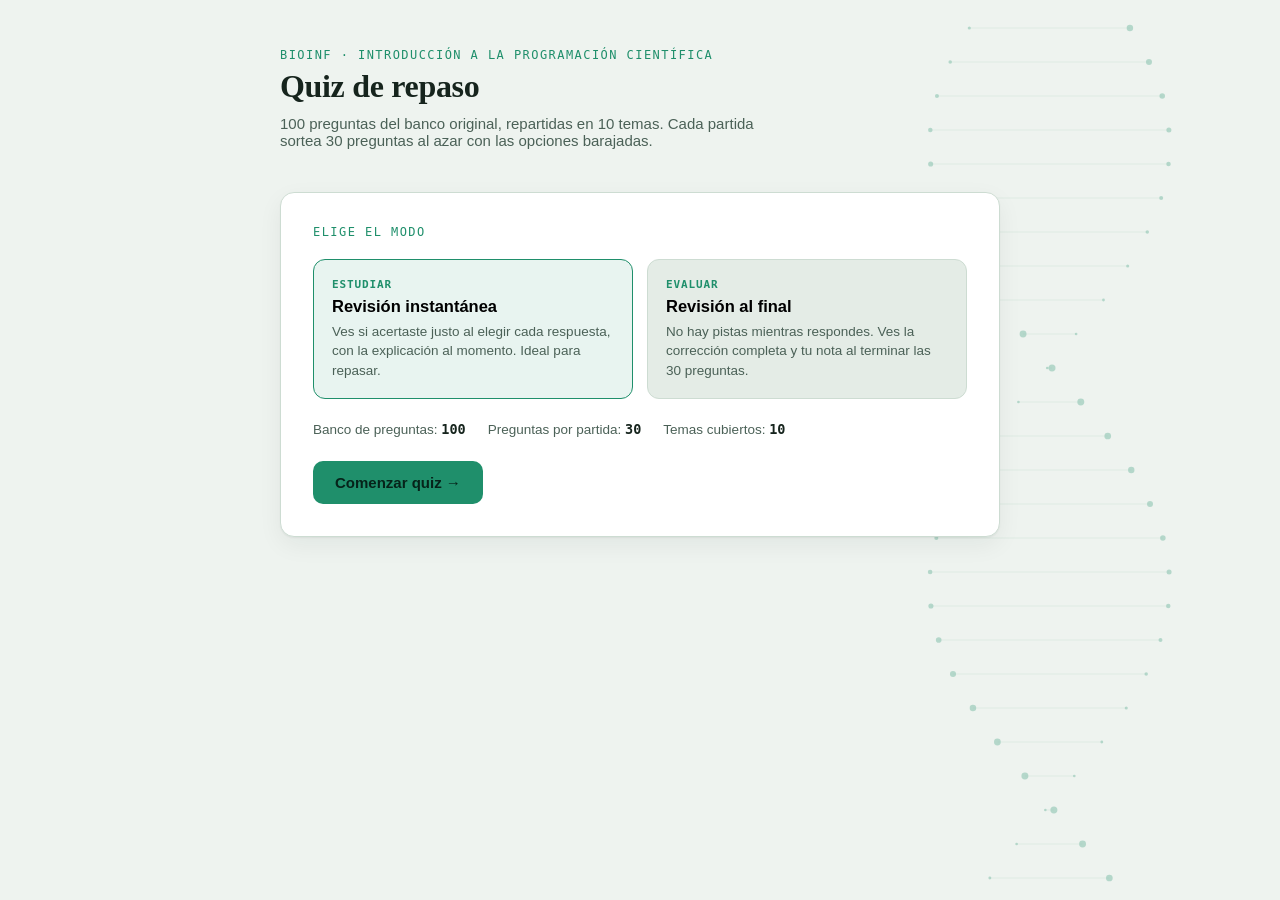
==== index.html @ a35e8b33 "Añade quiz interactivo BIOINF (30 preguntas aleatorias, modos estudiar/evaluar)" ====
<!doctype html>
<html lang="es">
<head>
<meta charset="UTF-8">
<meta name="viewport" content="width=device-width, initial-scale=1">
<meta name="description" content="Quiz de repaso de 30 preguntas aleatorias sobre Introducción a la Programación Científica (BIOINF): bases de datos biológicas, Git/GitHub, lenguajes de programación, sistemas operativos, Linux y Perl/BioPerl.">
<title>Quiz BIOINF — Programación Científica</title>
<style>
  :root{
    --bg: #eef3ef;
    --surface: #ffffff;
    --surface-2: #e4ece6;
    --border: #cddcd2;
    --text: #16241d;
    --text-dim: #4b6157;
    --accent: #1f8f6b;
    --accent-soft: rgba(31,143,107,.10);
    --good: #2f8f52;
    --good-soft: rgba(47,143,82,.12);
    --bad: #c33f57;
    --bad-soft: rgba(195,63,87,.10);
    --warn: #a5711f;
    --warn-soft: rgba(165,113,31,.12);
    --shadow: 0 1px 2px rgba(20,40,30,.06), 0 8px 24px rgba(20,40,30,.06);
  }
  @media (prefers-color-scheme: dark){
    :root{
      --bg: #0b1310;
      --surface: #121d18;
      --surface-2: #1a2a22;
      --border: #24382e;
      --text: #e7ede9;
      --text-dim: #9fb3a6;
      --accent: #3fc296;
      --accent-soft: rgba(63,194,150,.12);
      --good: #57c47f;
      --good-soft: rgba(87,196,127,.14);
      --bad: #e97288;
      --bad-soft: rgba(233,114,136,.12);
      --warn: #e0ac52;
      --warn-soft: rgba(224,172,82,.14);
      --shadow: 0 1px 2px rgba(0,0,0,.3), 0 12px 32px rgba(0,0,0,.35);
    }
  }
  :root[data-theme="dark"]{
    --bg: #0b1310; --surface: #121d18; --surface-2: #1a2a22; --border: #24382e;
    --text: #e7ede9; --text-dim: #9fb3a6; --accent: #3fc296; --accent-soft: rgba(63,194,150,.12);
    --good: #57c47f; --good-soft: rgba(87,196,127,.14); --bad: #e97288; --bad-soft: rgba(233,114,136,.12);
    --warn: #e0ac52; --warn-soft: rgba(224,172,82,.14);
    --shadow: 0 1px 2px rgba(0,0,0,.3), 0 12px 32px rgba(0,0,0,.35);
  }
  :root[data-theme="light"]{
    --bg: #eef3ef; --surface: #ffffff; --surface-2: #e4ece6; --border: #cddcd2;
    --text: #16241d; --text-dim: #4b6157; --accent: #1f8f6b; --accent-soft: rgba(31,143,107,.10);
    --good: #2f8f52; --good-soft: rgba(47,143,82,.12); --bad: #c33f57; --bad-soft: rgba(195,63,87,.10);
    --warn: #a5711f; --warn-soft: rgba(165,113,31,.12);
    --shadow: 0 1px 2px rgba(20,40,30,.06), 0 8px 24px rgba(20,40,30,.06);
  }

  *{ box-sizing: border-box; }
  html,body{ margin:0; padding:0; }
  body{
    background: var(--bg);
    color: var(--text);
    font-family: -apple-system, "Segoe UI", "Helvetica Neue", Arial, sans-serif;
    min-height: 100vh;
    position: relative;
    overflow-x: hidden;
  }
  .mono{ font-family: ui-monospace, "SF Mono", "Cascadia Mono", Consolas, "Liberation Mono", monospace; font-variant-numeric: tabular-nums; }

  #helix{
    position: fixed; inset: 0; width: 100%; height: 100%;
    z-index: 0; opacity: .5; pointer-events: none;
  }

  .wrap{
    position: relative; z-index: 1;
    max-width: 760px; margin: 0 auto;
    padding: 48px 20px 80px;
  }

  header.top{
    display:flex; flex-direction:column; gap:4px; margin-bottom: 28px;
  }
  .eyebrow{
    font-family: ui-monospace, "SF Mono", Consolas, monospace;
    font-size: 12px; letter-spacing: .12em; text-transform: uppercase;
    color: var(--accent);
  }
  h1{
    font-family: Georgia, "Iowan Old Style", "Times New Roman", serif;
    font-size: 32px; line-height: 1.15; margin: 2px 0 0;
    text-wrap: balance;
    letter-spacing: -.01em;
  }
  .sub{ color: var(--text-dim); font-size: 15px; margin-top: 6px; max-width: 62ch; }

  .card{
    background: var(--surface);
    border: 1px solid var(--border);
    border-radius: 14px;
    box-shadow: var(--shadow);
  }

  /* ---------- Start screen ---------- */
  .start-card{ padding: 32px; margin-top: 22px; }
  .mode-grid{ display:grid; grid-template-columns: 1fr 1fr; gap: 14px; margin: 20px 0 8px; }
  @media (max-width: 560px){ .mode-grid{ grid-template-columns: 1fr; } }
  .mode-opt{
    border: 1px solid var(--border); border-radius: 12px; padding: 18px;
    cursor: pointer; text-align: left; background: var(--surface-2);
    transition: border-color .15s ease, background .15s ease, transform .1s ease;
    display:flex; flex-direction:column; gap:6px;
  }
  .mode-opt:hover{ transform: translateY(-1px); }
  .mode-opt.selected{ border-color: var(--accent); background: var(--accent-soft); }
  .mode-opt .tag{
    font-family: ui-monospace, monospace; font-size: 11px; letter-spacing:.08em;
    text-transform: uppercase; color: var(--accent); font-weight: 600;
  }
  .mode-opt .name{ font-size: 16.5px; font-weight: 600; }
  .mode-opt .desc{ font-size: 13.5px; color: var(--text-dim); line-height:1.45; }

  .stats-line{
    display:flex; gap: 22px; margin: 22px 0 6px; flex-wrap: wrap;
    font-size: 13.5px; color: var(--text-dim);
  }
  .stats-line b{ color: var(--text); font-family: ui-monospace, monospace; }

  button{ font: inherit; cursor: pointer; }
  .btn{
    border: none; border-radius: 10px; padding: 13px 22px;
    background: var(--accent); color: #06231a; font-weight: 700; font-size: 15px;
    transition: filter .15s ease, transform .1s ease;
  }
  .btn:hover{ filter: brightness(1.08); }
  .btn:active{ transform: translateY(1px); }
  .btn:disabled{ opacity: .45; cursor: not-allowed; filter:none; }
  .btn.ghost{
    background: transparent; color: var(--text); border: 1px solid var(--border);
    font-weight: 600;
  }
  .btn.ghost:hover{ border-color: var(--accent); color: var(--accent); }
  .btn-row{ display:flex; gap: 12px; margin-top: 24px; align-items:center; }

  /* ---------- Quiz screen ---------- */
  .progress-row{ display:flex; align-items:center; gap: 14px; margin-bottom: 18px; }
  .progress-track{
    flex: 1; height: 6px; border-radius: 4px; background: var(--surface-2);
    overflow: hidden; border: 1px solid var(--border);
  }
  .progress-fill{ height: 100%; background: var(--accent); border-radius: 4px; transition: width .25s ease; }
  .progress-count{ font-size: 13px; color: var(--text-dim); white-space:nowrap; }

  .q-card{ padding: 28px; }
  .q-meta{ display:flex; justify-content: space-between; align-items:center; margin-bottom: 14px; gap: 10px; flex-wrap: wrap;}
  .topic-pill{
    font-family: ui-monospace, monospace; font-size: 11.5px; letter-spacing: .05em;
    background: var(--surface-2); border: 1px solid var(--border); color: var(--text-dim);
    padding: 4px 10px; border-radius: 999px;
  }
  .mode-pill{
    font-family: ui-monospace, monospace; font-size: 11px; letter-spacing: .08em; text-transform: uppercase;
    color: var(--warn); border: 1px solid var(--warn-soft); background: var(--warn-soft);
    padding: 4px 10px; border-radius: 999px;
  }
  .q-text{ font-size: 19px; line-height: 1.45; font-weight: 600; margin: 0 0 20px; text-wrap: balance; }

  .options{ display:flex; flex-direction: column; gap: 10px; }
  .opt{
    display:flex; align-items:flex-start; gap: 12px;
    text-align:left; width: 100%;
    padding: 13px 14px; border-radius: 10px;
    border: 1px solid var(--border); background: var(--surface-2); color: var(--text);
    transition: border-color .12s ease, background .12s ease, transform .06s ease;
  }
  .opt:hover:not(:disabled){ border-color: var(--accent); }
  .opt:focus-visible{ outline: 2px solid var(--accent); outline-offset: 2px; }
  .opt:active:not(:disabled){ transform: translateY(1px); }
  .opt .letter{
    font-family: ui-monospace, monospace; font-size: 13px; font-weight: 700;
    color: var(--text-dim); border: 1px solid var(--border); background: var(--surface);
    width: 24px; height: 24px; border-radius: 6px; flex: none;
    display:flex; align-items:center; justify-content:center;
  }
  .opt .label{ font-size: 15px; line-height: 1.45; padding-top: 1px; }
  .opt.chosen{ border-color: var(--accent); background: var(--accent-soft); }
  .opt.chosen .letter{ color: var(--accent); border-color: var(--accent); }
  .opt.correct{ border-color: var(--good); background: var(--good-soft); }
  .opt.correct .letter{ color: var(--good); border-color: var(--good); background: transparent; }
  .opt.wrong{ border-color: var(--bad); background: var(--bad-soft); }
  .opt.wrong .letter{ color: var(--bad); border-color: var(--bad); }
  .opt:disabled{ cursor: default; }

  .feedback{
    margin-top: 16px; padding: 14px 16px; border-radius: 10px;
    font-size: 14px; line-height: 1.55; display:flex; gap: 10px; align-items:flex-start;
  }
  .feedback.good{ background: var(--good-soft); border: 1px solid var(--good); color: var(--text); }
  .feedback.bad{ background: var(--bad-soft); border: 1px solid var(--bad); color: var(--text); }
  .feedback .fic{ font-weight:800; flex: none; font-family: ui-monospace, monospace; }
  .feedback.good .fic{ color: var(--good); }
  .feedback.bad .fic{ color: var(--bad); }

  .nav-row{ display:flex; justify-content: flex-end; margin-top: 22px; }

  /* ---------- Results screen ---------- */
  .score-card{ padding: 30px; display:flex; gap: 26px; align-items:center; flex-wrap: wrap; }
  .ring-wrap{ position: relative; width: 128px; height: 128px; flex: none; }
  .ring-wrap svg{ transform: rotate(-90deg); }
  .ring-bg{ fill:none; stroke: var(--surface-2); stroke-width: 10; }
  .ring-fg{ fill:none; stroke: var(--accent); stroke-width: 10; stroke-linecap: round; transition: stroke-dashoffset .6s ease; }
  .ring-label{ position:absolute; inset:0; display:flex; flex-direction:column; align-items:center; justify-content:center; }
  .ring-label .pct{ font-family: ui-monospace, monospace; font-size: 26px; font-weight: 800; }
  .ring-label .frac{ font-size: 12px; color: var(--text-dim); font-family: ui-monospace, monospace;}
  .score-copy h2{ margin: 0 0 6px; font-family: Georgia, serif; font-size: 22px; }
  .score-copy p{ margin: 0; color: var(--text-dim); font-size: 14px; max-width: 40ch; }

  .breakdown{ padding: 24px 28px; margin-top: 16px; }
  .breakdown h3{ margin: 0 0 14px; font-size: 14px; letter-spacing:.04em; text-transform: uppercase; color: var(--text-dim); font-weight:700; }
  .topic-row{ display:flex; align-items:center; gap: 12px; padding: 7px 0; }
  .topic-row .tname{ width: 210px; flex: none; font-size: 13.5px; color: var(--text); }
  .topic-row .tbar{ flex:1; height: 8px; border-radius: 4px; background: var(--surface-2); overflow:hidden; border:1px solid var(--border); }
  .topic-row .tbar > span{ display:block; height:100%; background: var(--accent); }
  .topic-row .tfrac{ width: 44px; text-align:right; font-family: ui-monospace, monospace; font-size: 12.5px; color: var(--text-dim); flex:none; }

  .review{ margin-top: 16px; display:flex; flex-direction:column; gap: 12px; }
  .review-item{ padding: 18px 20px; border-left-width: 4px; border-left-style: solid; }
  .review-item.ok{ border-left-color: var(--good); }
  .review-item.no{ border-left-color: var(--bad); }
  .review-item .rmeta{ display:flex; gap:8px; align-items:center; margin-bottom: 8px; }
  .review-item .rq{ font-size: 15.5px; font-weight: 600; margin: 0 0 10px; line-height:1.4; }
  .review-item .rline{ font-size: 13.5px; margin: 3px 0; line-height:1.5; }
  .review-item .rline b{ font-weight: 700; }
  .review-item .rline.yours.ok-text{ color: var(--good); }
  .review-item .rline.yours.no-text{ color: var(--bad); }
  .review-item .rexpl{ font-size: 13.5px; color: var(--text-dim); margin-top: 8px; line-height: 1.55; }

  .hidden{ display:none !important; }

  ::selection{ background: var(--accent-soft); }
  a{ color: var(--accent); }
</style>
</head>
<body>

<canvas id="helix"></canvas>

<div class="wrap">
  <header class="top">
    <span class="eyebrow">BIOINF · Introducción a la Programación Científica</span>
    <h1>Quiz de repaso</h1>
    <p class="sub">100 preguntas del banco original, repartidas en 10 temas. Cada partida sortea 30 preguntas al azar con las opciones barajadas.</p>
  </header>

  <!-- START SCREEN -->
  <section id="screen-start" class="card start-card">
    <div class="eyebrow" style="margin-bottom:6px;">Elige el modo</div>
    <div class="mode-grid">
      <button class="mode-opt selected" data-mode="study" id="mode-study">
        <span class="tag">Estudiar</span>
        <span class="name">Revisión instantánea</span>
        <span class="desc">Ves si acertaste justo al elegir cada respuesta, con la explicación al momento. Ideal para repasar.</span>
      </button>
      <button class="mode-opt" data-mode="eval" id="mode-eval">
        <span class="tag">Evaluar</span>
        <span class="name">Revisión al final</span>
        <span class="desc">No hay pistas mientras respondes. Ves la corrección completa y tu nota al terminar las 30 preguntas.</span>
      </button>
    </div>
    <div class="stats-line">
      <span>Banco de preguntas: <b id="bank-total">100</b></span>
      <span>Preguntas por partida: <b>30</b></span>
      <span>Temas cubiertos: <b>10</b></span>
    </div>
    <div class="btn-row">
      <button class="btn" id="start-btn">Comenzar quiz →</button>
    </div>
  </section>

  <!-- QUIZ SCREEN -->
  <section id="screen-quiz" class="hidden">
    <div class="progress-row">
      <span class="progress-count mono" id="progress-count">1 / 30</span>
      <div class="progress-track"><div class="progress-fill" id="progress-fill" style="width:3.3%"></div></div>
      <span id="mode-badge" class="mode-pill">Estudiar</span>
    </div>

    <div class="card q-card">
      <div class="q-meta">
        <span class="topic-pill" id="topic-pill">TEMA 01 · Datos biológicos</span>
      </div>
      <p class="q-text" id="q-text">…</p>
      <div class="options" id="options"></div>
      <div id="feedback"></div>
    </div>

    <div class="nav-row">
      <button class="btn" id="next-btn" disabled>Siguiente →</button>
    </div>
  </section>

  <!-- RESULTS SCREEN -->
  <section id="screen-results" class="hidden">
    <div class="card score-card">
      <div class="ring-wrap">
        <svg width="128" height="128" viewBox="0 0 128 128">
          <circle class="ring-bg" cx="64" cy="64" r="54"></circle>
          <circle class="ring-fg" id="ring-fg" cx="64" cy="64" r="54" stroke-dasharray="339.3" stroke-dashoffset="339.3"></circle>
        </svg>
        <div class="ring-label">
          <span class="pct" id="result-pct">0%</span>
          <span class="frac" id="result-frac">0/30</span>
        </div>
      </div>
      <div class="score-copy">
        <h2 id="result-title">Resultado</h2>
        <p id="result-copy">…</p>
      </div>
    </div>

    <div class="card breakdown">
      <h3>Resultado por tema</h3>
      <div id="topic-breakdown"></div>
    </div>

    <div class="btn-row">
      <button class="btn" id="restart-btn">Nueva partida →</button>
    </div>

    <div class="review" id="review-list"></div>
  </section>
</div>

<script>
(function(){
"use strict";

/* ---------------- Question bank (10 temas x 10 preguntas) ---------------- */
var TOPICS = {
  1:"Datos biológicos y bases de datos", 2:"Control de versiones (Git/GitHub)",
  3:"Lenguajes y paradigmas", 4:"Fundamentos de programación", 5:"Sistemas operativos",
  6:"Línea de comandos Unix/Linux", 7:"Comandos y permisos en Linux",
  8:"Perl: sintaxis y estructuras", 9:"Perl: archivos y secuencias", 10:"BioPerl y módulos"
};

var BANK = [
// TEMA 1
{t:1,q:"¿Cuál de las siguientes son características de los datos biológicos?",o:["Son datos homogéneos y estructurados.","Tienden a mantenerse sin variación en el tiempo.","Solo son datos confirmados experimentalmente.","Son complejos y heterogéneos."],c:3,e:"Una de las características de los datos biológicos es su diversidad y complejidad."},
{t:1,q:"¿Cuál de los siguientes NO es un propósito de la bioinformática?",o:["Organización y gestión de grandes cantidades de datos biológicos.","La restricción y custodia privada de datos biológicos.","El desarrollo de modelos que ayudan a explicar el funcionamiento de sistemas biológicos complejos.","Análisis de datos y su visualización."],c:1,e:"La bioinformática busca la reutilización de datos biológicos para favorecer el conocimiento científico."},
{t:1,q:"¿Cuál de las siguientes opciones es una característica de los datos derivados de interpretaciones?",o:["Incluyen la estructura secundaria de una proteína.","Son aquellos que se obtienen mediante experimentos realizados en el laboratorio.","El investigador debe interpretar los datos crudos para obtener un resultado.","Incluyen el modelo de plegamiento de una proteína."],c:2,e:"Los datos derivados de interpretaciones son aquellos en que el investigador debe interpretar los datos crudos para obtener un resultado."},
{t:1,q:"Selecciona la opción verdadera con respecto a las bases de datos primarias:",o:["Contienen datos directos de la experimentación.","El contenido es resultado de analizar los datos de otras bases de datos.","Están centradas en un campo de investigación concreto.","Incluyen procesos celulares reconstruidos."],c:0,e:"Las BD primarias contienen datos directos de la experimentación, como secuencias nucleotídicas y estructuras tridimensionales de proteínas."},
{t:1,q:"Señala cuál de las siguientes afirmaciones es correcta en relación con la publicación de datos biológicos en línea:",o:["Es una práctica que debe evitarse.","Las revistas científicas más importantes exigen que los datos se encuentren en una base de datos para poder publicarse la investigación.","Requiere de una importante suma económica.","No aportan nada al investigador ni a la publicación."],c:1,e:"Algunas revistas exigen archivar los datos como requisito para publicar. Las BD bioinformáticas más relevantes son de acceso libre y gratuitas."},
{t:1,q:"Selecciona la opción correcta en relación con las bases de datos secundarias:",o:["El contenido es resultado de analizar los datos de otras bases de datos.","Están centradas en un campo de investigación concreto.","Contienen datos directos de la experimentación.","Un ejemplo serían las bases de datos de secuencias nucleotídicas."],c:0,e:"Las BD secundarias incluyen contenido resultado de analizar datos de BD primarias: vías metabólicas, familias proteicas, procesos celulares reconstruidos, entre otros."},
{t:1,q:"Selecciona la afirmación correcta sobre las bases de datos revisadas:",o:["Están centradas en un campo de investigación concreto.","Los autores introducen datos libremente.","Contienen datos directos de la experimentación.","Los revisores controlan la calidad de los datos."],c:3,e:"Las BD revisadas tienen revisores que controlan la calidad de los datos. UniProtKB es un ejemplo."},
{t:1,q:"Selecciona la afirmación correcta sobre las bases de datos no revisadas:",o:["Los revisores se aseguran de que los datos sean coherentes y precisos.","UniProtKB es un ejemplo de este tipo de base de datos.","También se conocen como repositorios.","Están centradas en un campo de investigación concreto."],c:2,e:"Las BD no revisadas dejan que los autores introduzcan datos libremente; también se conocen como repositorios y suelen ser redundantes."},
{t:1,q:"El acceso programático (API) a una base de datos es útil porque…",o:["Presenta un entorno gráfico fácil de usar para todos los usuarios.","No necesita conocimientos de programación.","Permite realizar búsquedas mediante la interfaz web.","Permite automatizar las consultas y crear flujos de trabajo."],c:3,e:"El acceso programático permite encadenar los resultados de una consulta en la siguiente sin intervención humana."},
{t:1,q:"¿Cuál de las siguientes asociaciones base de datos–contenido es correcta?",o:["GenBank–Secuencias de nucleótidos, UniProtKB–Proteínas, PubMed–Literatura biomédica, Gene Ontology–Funciones de genes","GenBank–Proteínas, UniProtKB–Secuencias de nucleótidos, PubMed–Funciones de genes, Gene Ontology–Literatura biomédica","GenBank–Literatura biomédica, UniProtKB–Funciones de genes, PubMed–Secuencias de nucleótidos, Gene Ontology–Proteínas","GenBank–Funciones de genes, UniProtKB–Literatura biomédica, PubMed–Proteínas, Gene Ontology–Secuencias de nucleótidos"],c:0,e:"GenBank es una BD primaria de secuencias nucleotídicas. UniProtKB unifica secuencias proteicas. PubMed reúne literatura biomédica. Gene Ontology es la mayor fuente sobre funciones de genes."},
// TEMA 2
{t:2,q:"¿Qué es un repositorio en el contexto del control de versiones?",o:["Un lugar donde se almacenan las versiones antiguas de un proyecto.","Una herramienta para colaborar en línea con otros desarrolladores.","Un sistema de gestión de versiones para el seguimiento de cambios en archivos.","Un programa para la edición de código fuente."],c:2,e:"Los repositorios son el lugar donde se almacena y se realiza un seguimiento de las versiones de un proyecto o conjunto de archivos."},
{t:2,q:"¿Cuál de las siguientes afirmaciones describe mejor a Git?",o:["Un sistema de control de versiones centralizado.","Una herramienta para el seguimiento de cambios en archivos de código fuente.","Una plataforma en línea para la colaboración en proyectos de código abierto.","Un sistema de control de versiones distribuido y descentralizado."],c:3,e:"Git permite trabajar de forma descentralizada y colaborar sin necesidad de una conexión constante a un servidor central."},
{t:2,q:"¿Cuál es la función principal de GitHub?",o:["Almacenar y gestionar repositorios locales en el equipo del desarrollador.","Proporcionar herramientas de control de versiones para proyectos de bioinformática.","Facilitar la colaboración en línea y el almacenamiento de repositorios remotos.","Ofrecer un entorno de desarrollo integrado para la codificación de scripts en bioinformática."],c:2,e:"GitHub permite almacenar, colaborar y compartir repositorios de código fuente de forma remota."},
{t:2,q:"¿Qué es un commit en Git?",o:["Un comando utilizado para clonar un repositorio remoto.","Una copia exacta de un repositorio local en un repositorio remoto.","Un cambio registrado en el historial de versiones de un repositorio.","Una solicitud de cambios propuesta por un colaborador en GitHub."],c:2,e:"Un commit representa un conjunto de cambios realizados en el repositorio local, registrado en el historial de versiones."},
{t:2,q:"¿Qué es una rama (branch) en Git?",o:["Una etiqueta utilizada para marcar versiones específicas en el historial de un repositorio.","Un repositorio clonado de otro repositorio remoto.","Una copia exacta de un repositorio local en un directorio diferente.","Una línea de desarrollo independiente que permite trabajar en nuevas características o correcciones sin afectar la rama principal."],c:3,e:"Las ramas permiten crear líneas de desarrollo separadas sin afectar la rama principal del repositorio."},
{t:2,q:"¿Qué es un repositorio remoto en Git?",o:["Una copia de seguridad de un repositorio local almacenada en la nube.","Un repositorio en el equipo local del desarrollador.","Un repositorio clonado de otro repositorio remoto.","Un repositorio almacenado en un servidor remoto al que se puede acceder y colaborar en línea."],c:3,e:"Un repositorio remoto, como en GitHub, permite colaborar y sincronizar cambios desde un servidor remoto."},
{t:2,q:"¿Qué es una solicitud de cambios (pull request) en GitHub?",o:["Una petición para fusionar dos ramas en un repositorio local.","Una solicitud para agregar nuevas características a un proyecto en GitHub.","Una solicitud para eliminar cambios no deseados de un repositorio.","Una propuesta de colaboración en línea donde los cambios realizados en una rama se solicitan para su integración en otra rama."],c:3,e:"Un pull request permite proponer y discutir cambios antes de fusionarlos en la rama objetivo."},
{t:2,q:"¿Cuál es el propósito del etiquetado (tagging) en Git?",o:["Marcar versiones específicas en el historial de un repositorio para un fácil acceso.","Eliminar cambios no deseados en un repositorio.","Crear copias exactas de un repositorio para su distribución.","Registrar y seguir el progreso de los cambios realizados en un repositorio."],c:0,e:"El etiquetado marca puntos específicos del historial, como versiones estables o hitos importantes."},
{t:2,q:"¿Cuál es la función de la bifurcación (fork) en GitHub?",o:["Clonar un repositorio remoto en tu cuenta personal para realizar cambios.","Solicitar cambios en un repositorio para su integración en otro.","Crear una copia exacta de un repositorio local en otro directorio.","Establecer un punto de partida para la creación de una nueva rama en Git."],c:0,e:"El fork copia un repositorio a tu cuenta personal para trabajar de forma independiente antes de un pull request."},
{t:2,q:"¿Cuál es la ventaja principal de utilizar un sistema de control de versiones en bioinformática?",o:["Permite almacenar y gestionar grandes cantidades de datos de secuencias genéticas.","Facilita la colaboración y el seguimiento de cambios en proyectos de bioinformática.","Permite ejecutar análisis de datos masivos en tiempo real.","Mejora la eficiencia en el diseño."],c:1,e:"Facilita el trabajo colaborativo, el seguimiento de cambios y la reversión a versiones anteriores."},
// TEMA 3
{t:3,q:"¿Qué es un lenguaje de programación de alto nivel?",o:["Un lenguaje fácil de entender para los humanos y que no necesita ser compilado.","Un lenguaje fácil de entender para los humanos y que necesita ser compilado.","Un lenguaje difícil de entender para los humanos y que no necesita ser compilado.","Un lenguaje difícil de entender para los humanos y que necesita ser compilado."],c:1,e:"Es fácil de leer para humanos, pero requiere compilación para traducirlo a un lenguaje que la máquina pueda ejecutar."},
{t:3,q:"¿Qué es un lenguaje de programación de bajo nivel?",o:["Un lenguaje fácil de entender para los humanos y que no necesita ser compilado.","Un lenguaje fácil de entender para los humanos y que necesita ser compilado.","Un lenguaje difícil de entender para los humanos y que no necesita ser compilado.","Un lenguaje difícil de entender para los humanos y que necesita ser compilado."],c:3,e:"Está diseñado para ser entendido por la máquina y no por los humanos; se utiliza para programar sistemas operativos y controladores."},
{t:3,q:"¿Qué es el lenguaje de máquina?",o:["El lenguaje que utiliza el hardware de la computadora para comunicarse.","El lenguaje que utilizan los humanos para comunicarse con la computadora.","El lenguaje que utilizan los humanos para programar.","El lenguaje que utiliza la CPU para comunicarse con los periféricos."],c:0,e:"Es un conjunto de instrucciones en código binario que la CPU entiende y ejecuta directamente; no es portátil entre distintas CPU."},
{t:3,q:"¿Cuál de las siguientes opciones es un paradigma de programación?",o:["JAVA.","Python.","Orientación a objetos.","Ruby."],c:2,e:"JAVA, Python y Ruby son lenguajes de programación; la orientación a objetos es un paradigma centrado en objetos con atributos y métodos."},
{t:3,q:"¿Cuál de los siguientes lenguajes de programación es un ejemplo de lenguaje de alto nivel?",o:["C.","Ensamblador.","Python.","Lenguaje de máquina."],c:2,e:"Python tiene una sintaxis cercana al lenguaje natural y no requiere conocimientos profundos de la máquina."},
{t:3,q:"¿Cuál es la principal diferencia entre programar en un lenguaje de alto nivel y uno de bajo nivel?",o:["La velocidad de ejecución.","La facilidad de programación.","La compatibilidad con diferentes sistemas operativos.","La cantidad de recursos requeridos."],c:1,e:"Los lenguajes de alto nivel son más fáciles de programar gracias a sus abstracciones y sintaxis cercana al lenguaje natural."},
{t:3,q:"¿Qué es un paradigma de programación?",o:["Un conjunto de reglas para la sintaxis de un lenguaje de programación.","Un estilo de programación que enfatiza la modularidad.","Una técnica para mejorar la velocidad de ejecución de un programa.","Una forma de pensar sobre cómo se debe diseñar un programa."],c:3,e:"Es un enfoque o filosofía sobre cómo diseñar y desarrollar un programa: orientado a objetos, funcional, procedural, etc."},
{t:3,q:"¿Qué es un IDE?",o:["Una herramienta que permite crear y ejecutar programas escritos en un lenguaje de programación.","Un lenguaje de programación utilizado para el desarrollo web.","Una técnica para mejorar la eficiencia de los programas.","Una librería que proporciona funciones útiles para los programadores."],c:0,e:"Un IDE integra editor, depurador, compilador y otras herramientas de desarrollo."},
{t:3,q:"¿Qué es la programación funcional?",o:["Un paradigma que se enfoca en la programación basada en la lógica y el razonamiento.","Un paradigma que se enfoca en la programación basada en la manipulación de objetos.","Un paradigma que se enfoca en la ejecución de tareas de manera estructurada.","Un paradigma que se enfoca en funciones y la evitación de efectos secundarios."],c:3,e:"Se enfoca en la evaluación de funciones y su composición para producir resultados sin efectos secundarios."},
{t:3,q:"¿Cuál de las siguientes asociaciones herramienta/lenguaje–categoría es correcta?",o:["Ensamblador–Lenguaje de bajo nivel, Spyder–IDE, R–Lenguaje de alto nivel, Programación funcional–Paradigma","Ensamblador–Lenguaje de alto nivel, Spyder–Paradigma, R–IDE, Programación funcional–Lenguaje de bajo nivel","Ensamblador–IDE, Spyder–Lenguaje de bajo nivel, R–Paradigma, Programación funcional–Lenguaje de alto nivel","Ensamblador–Paradigma, Spyder–Lenguaje de alto nivel, R–Lenguaje de bajo nivel, Programación funcional–IDE"],c:0,e:"El ensamblador es de bajo nivel, R es de alto nivel, Spyder es un IDE para Python, y la programación funcional es un paradigma."},
// TEMA 4
{t:4,q:"¿Qué es una variable en programación?",o:["Una instrucción de control.","Un tipo de dato.","Una estructura de control.","Un contenedor para almacenar valores."],c:3,e:"Una variable es un espacio reservado en memoria para almacenar datos que pueden cambiar durante la ejecución."},
{t:4,q:"¿Cuál de las siguientes opciones es un tipo de dato numérico?",o:["String.","Booleano.","Integer.","Array."],c:2,e:"Los datos numéricos pueden ser enteros (integer) o de punto flotante (float)."},
{t:4,q:"¿Cuál de las siguientes estructuras de control permite repetir un bloque de código mientras se cumpla una condición?",o:["If-else (función si).","Switch.","For loop (bucle para).","Función."],c:2,e:"Un bucle for ejecuta un bloque de código repetidamente mientras se cumpla una condición específica."},
{t:4,q:"¿Cuál de las siguientes operaciones aritméticas calcula el resto de la división entre dos números?",o:["Suma.","Resta.","Multiplicación.","Operador de módulo (%)."],c:3,e:"El operador de módulo (%) devuelve el resto de la división entre dos números."},
{t:4,q:"¿Cuál de las siguientes opciones describe mejor el concepto de función en programación?",o:["Un tipo de dato.","Una instrucción de control.","Una estructura de datos.","Un bloque de código reutilizable que realiza una tarea específica."],c:3,e:"Una función agrupa instrucciones que pueden ser llamadas y ejecutadas desde cualquier parte del programa."},
{t:4,q:"¿Cuál de las siguientes opciones es un tipo de dato booleano?",o:["String.","Integer.","Boolean.","Array."],c:2,e:"Los datos booleanos representan valores de verdadero (true) o falso (false)."},
{t:4,q:"¿Cuál de las siguientes estructuras de control ejecuta un bloque de código si una condición se cumple y otro bloque si no se cumple?",o:["If-else.","Switch.","For loop.","While loop."],c:0,e:"La estructura if-else realiza una acción si una condición es verdadera y otra si es falsa."},
{t:4,q:"¿Cuál de las siguientes operaciones lógicas evalúa a verdadero si al menos una de las condiciones es verdadera?",o:["AND.","OR.","NOT.","XOR."],c:1,e:"El operador lógico OR evalúa a verdadero si al menos una de las condiciones es verdadera."},
{t:4,q:"¿Cuál de las siguientes opciones es una variable global en programación?",o:["Una variable declarada dentro de una función.","Una variable declarada dentro de un bucle.","Una variable declarada fuera de cualquier función o bloque de código.","Una variable declarada dentro de una estructura condicional."],c:2,e:"Una variable global se declara fuera de cualquier función y puede accederse desde cualquier parte del programa."},
{t:4,q:"¿Qué tipo de estructura de control se utiliza para repetir un bloque de código mientras se cumpla una condición?",o:["Estructura de decisión.","Estructura iterativa.","Estructura secuencial.","Estructura de datos."],c:1,e:"La estructura iterativa (o de repetición) ejecuta repetidamente un bloque de código mientras se cumpla una condición."},
// TEMA 5
{t:5,q:"¿Cuál de los siguientes es un componente fundamental de un sistema operativo?",o:["Monitor.","Teclado.","Procesador.","Impresora."],c:2,e:"El procesador (CPU) ejecuta las instrucciones del sistema operativo y de los programas de usuario."},
{t:5,q:"¿Cuál de las siguientes funciones es realizada por un sistema operativo?",o:["Navegación web.","Reproducción de música.","Gestión de memoria.","Edición de imágenes."],c:2,e:"La gestión de memoria asigna y libera memoria a los programas y procesos en ejecución."},
{t:5,q:"¿Qué es un proceso en un sistema operativo?",o:["Una unidad de almacenamiento de datos.","Un componente físico de hardware.","Una tarea o programa en ejecución.","Un archivo de sistema."],c:2,e:"Un proceso es una instancia en ejecución de un programa; es la unidad básica de trabajo del sistema operativo."},
{t:5,q:"¿Cuál de las siguientes actividades es realizada por el planificador de procesos?",o:["Gestión de archivos.","Control de impresoras.","Asignación de recursos de CPU.","Configuración de redes."],c:2,e:"El planificador decide qué procesos se ejecutan y cuándo, asignando los recursos de CPU."},
{t:5,q:"¿Cuál de las siguientes afirmaciones describe mejor la multiprogramación en un sistema operativo?",o:["Ejecución de múltiples programas simultáneamente en distintos CPU.","Ejecución de múltiples hilos de un programa en paralelo.","Ejecución de múltiples procesos en un solo CPU, alternando entre ellos.","Ejecución de múltiples tareas en diferentes dispositivos de entrada/salida."],c:2,e:"La multiprogramación ejecuta varios procesos en un solo CPU alternando rápidamente, dando una aparente ejecución simultánea."},
{t:5,q:"¿Qué es un bloque de control de procesos (BCP) en un sistema operativo?",o:["Un dispositivo de almacenamiento secundario.","Una interfaz gráfica de usuario.","Una estructura de datos que contiene información sobre un proceso.","Un componente de red para la comunicación entre procesos."],c:2,e:"El BCP almacena información específica de cada proceso: estado, recursos asignados, identificador, etc."},
{t:5,q:"¿Qué es la planificación de procesos en un sistema operativo?",o:["El proceso de asignar memoria a los procesos en ejecución.","La administración y control de los recursos de E/S.","La determinación de la secuencia y el orden de ejecución de los procesos.","La gestión de archivos y directorios en el sistema operativo."],c:2,e:"Consiste en decidir el orden de ejecución de los procesos en el CPU según prioridad y políticas de planificación."},
{t:5,q:"¿Cuál de las siguientes afirmaciones describe mejor la gestión de memoria en un sistema operativo?",o:["Controlar el acceso a los recursos de E/S.","Asignar y liberar memoria a los procesos en ejecución.","Establecer prioridades para los procesos en ejecución.","Administrar el sistema de archivos y directorios."],c:1,e:"Su objetivo es garantizar un uso eficiente de la memoria y evitar fragmentación y sobrecarga."},
{t:5,q:"¿Cuál de las siguientes actividades está asociada con la gestión de archivos en un sistema operativo?",o:["Planificación de procesos.","Control de dispositivos de E/S.","Sincronización de hilos de ejecución.","Organización y acceso a datos almacenados en memoria secundaria."],c:3,e:"La gestión de archivos organiza y da acceso a los datos almacenados en memoria secundaria."},
{t:5,q:"¿Cuál de las siguientes actividades está asociada con la gestión de dispositivos en un sistema operativo?",o:["Planificación de procesos.","Gestión de memoria virtual.","Coordinación de la ejecución concurrente de hilos.","Control de acceso y uso de dispositivos de entrada/salida."],c:3,e:"El sistema operativo asigna y gestiona los recursos de E/S, permitiendo a los procesos interactuar con los dispositivos."},
// TEMA 6
{t:6,q:"¿Cuál de las siguientes opciones describe mejor la línea de comandos de un sistema Unix/Linux?",o:["Una interfaz gráfica que permite interactuar mediante ventanas y elementos visuales.","Un lenguaje de programación utilizado para desarrollar aplicaciones en Linux.","Una herramienta utilizada para ejecutar comandos y realizar tareas mediante texto.","Una partición especial utilizada exclusivamente para archivos de sistema."],c:2,e:"La línea de comandos es una interfaz en la que se ingresan comandos de texto para interactuar con el sistema operativo."},
{t:6,q:"¿Cuál de los siguientes comandos se utiliza para cambiar el directorio de trabajo actual en Linux?",o:["cd","ls","mv","cp"],c:0,e:"El comando cd cambia el directorio de trabajo actual a uno especificado."},
{t:6,q:"¿Cuál de las siguientes opciones describe mejor una ruta absoluta en el sistema de archivos de Linux?",o:["Una ruta relativa que comienza desde el directorio de inicio del usuario.","Una ruta que comienza desde el directorio raíz del sistema (/).","Una ruta que apunta a un archivo en un dispositivo de almacenamiento externo.","Una ruta que especifica un archivo en un directorio padre del directorio actual."],c:1,e:"Una ruta absoluta comienza desde el directorio raíz del sistema, representado por el símbolo /."},
{t:6,q:"¿Cuál de los siguientes comandos se utiliza para mostrar el directorio de trabajo actual en Linux?",o:["pwd","ls","cd","cat"],c:0,e:"El comando pwd muestra la ubicación actual en el sistema de archivos."},
{t:6,q:"¿Cuál de las siguientes opciones describe mejor una ruta relativa en el sistema de archivos de Linux?",o:["Una ruta que comienza desde el directorio raíz del sistema (/).","Una ruta que especifica un archivo en un directorio padre del directorio actual.","Una ruta que apunta a un archivo en un dispositivo de almacenamiento externo.","Una ruta relativa al directorio de inicio del usuario."],c:1,e:"Una ruta relativa especifica un archivo respecto al directorio actual o un directorio padre de este."},
{t:6,q:"¿Cuál de los siguientes comandos se utiliza para listar los archivos y directorios en Linux?",o:["ls","cd","rm","mv"],c:0,e:"El comando ls lista los archivos y directorios en un directorio específico."},
{t:6,q:"¿Cuál de las siguientes opciones describe mejor el propósito del comando mkdir en Linux?",o:["Cambiar el nombre de un archivo o directorio.","Eliminar un archivo o directorio.","Crear un nuevo directorio.","Mover un archivo o directorio."],c:2,e:"El comando mkdir crea un nuevo directorio en el sistema de archivos."},
{t:6,q:"¿Cuál de los siguientes comandos se utiliza para copiar archivos o directorios en Linux?",o:["cp","mv","rm","ls"],c:0,e:"El comando cp copia archivos o directorios en el sistema de archivos."},
{t:6,q:"¿Cuál de las siguientes opciones describe mejor el propósito del comando rm en Linux?",o:["Cambiar el nombre de un archivo o directorio.","Eliminar un archivo o directorio.","Crear un nuevo directorio.","Mover un archivo o directorio."],c:1,e:"El comando rm elimina (borra) un archivo o directorio del sistema de archivos."},
{t:6,q:"¿Cuál de las siguientes opciones describe mejor un archivo en el contexto de un sistema operativo?",o:["Un directorio que almacena otros archivos y subdirectorios.","Una ubicación física en el disco duro donde se almacenan los datos.","Una secuencia de comandos utilizada para ejecutar tareas específicas.","Un conjunto de datos organizados y guardados en una ubicación específica."],c:3,e:"Un archivo almacena datos (textos, imágenes, programas, etc.) en una ubicación específica dentro del sistema de archivos."},
// TEMA 7
{t:7,q:"¿Cuál es el comando utilizado para cambiar al directorio anterior?",o:["cd ..","cd -","cd ~","cd ."],c:0,e:"El comando cd .. cambia al directorio padre, es decir, al directorio anterior en la jerarquía."},
{t:7,q:"¿Cuál es el comando para cambiar los permisos de un archivo en Linux?",o:["chmod","chown","chgrp","Permisos"],c:0,e:"El comando chmod cambia los permisos de un archivo o directorio, controlando quién puede leer, escribir o ejecutar."},
{t:7,q:"¿Qué permisos se otorgan al propietario de un archivo con chmod 755 archivo?",o:["Lectura y ejecución.","Lectura y escritura.","Lectura, escritura y ejecución.","Ninguno de los anteriores."],c:2,e:"Con chmod 755 archivo se otorgan permisos de lectura, escritura y ejecución al propietario."},
{t:7,q:"¿Cuál es el shebang utilizado en un script de shell?",o:["#!","//","%%","--"],c:0,e:"El shebang #! indica al sistema qué intérprete debe ejecutar el script, por ejemplo #!/bin/bash."},
{t:7,q:"¿Qué comando se utiliza para cambiar el nombre de un archivo o directorio en Linux?",o:["mv","cp","rename","edit"],c:0,e:"El comando mv mueve o renombra archivos y directorios: mv archivo_actual nuevo_nombre."},
{t:7,q:"¿Cuál es el comando utilizado para crear un directorio en Linux?",o:["mkdir","mkfile","touch","newdir"],c:0,e:"El comando mkdir crea un nuevo directorio, por ejemplo mkdir carpeta."},
{t:7,q:"¿Cuál es el operador de redirección utilizado para enviar la salida de un comando a un archivo en Linux?",o:[">","|","<<","&"],c:0,e:"El operador > redirige la salida estándar de un comando a un archivo, por ejemplo ls > archivo.txt."},
{t:7,q:"¿Qué comando se utiliza para dar permisos de ejecución a un archivo en Linux?",o:["chmod +x","chown","chmod -w","chgrp"],c:0,e:"El comando chmod +x da permisos de ejecución para que el archivo pueda ejecutarse como programa o script."},
{t:7,q:"¿Cuál es el comando para buscar archivos o directorios en Linux?",o:["find","search","locate","scan"],c:0,e:"El comando find busca archivos o directorios según criterios como nombre, tamaño o permisos."},
{t:7,q:"¿Cuál es el comando utilizado para ejecutar un script de shell en Linux?",o:["./script.sh","run script.sh","execute script.sh","start script.sh"],c:0,e:"Para ejecutar un script de shell se usa ./script.sh, indicando al sistema que el archivo debe interpretarse y ejecutarse."},
// TEMA 8
{t:8,q:"¿Qué es Perl?",o:["Un lenguaje de programación orientado a objetos.","Un lenguaje de programación para bioinformática.","Un lenguaje de programación para desarrollo web.","Un lenguaje de programación para inteligencia artificial."],c:1,e:"Perl es un lenguaje de propósito general muy usado en bioinformática por sus capacidades de manejo de texto."},
{t:8,q:"¿Cuál es la forma correcta de declarar una variable escalar en Perl?",o:["my $variable = 10;","my variable = 10;","my %variable = 10;","my @variable = 10;"],c:0,e:"En Perl las variables escalares se declaran con el símbolo $ seguido del nombre de la variable."},
{t:8,q:"¿Cuál es el operador utilizado para concatenar cadenas de texto en Perl?",o:["+","*",".",":"],c:2,e:"En Perl el operador . concatena dos cadenas de texto en una sola."},
{t:8,q:"¿Cuál de las siguientes estructuras de control se utiliza para repetir un bloque de código mientras se cumpla una condición?",o:["if-else.","for.","while.","switch."],c:2,e:"La estructura while repite un bloque de código mientras se cumpla una condición especificada."},
{t:8,q:"¿Cuál de las siguientes opciones describe mejor las expresiones regulares en Perl?",o:["Son patrones de texto que se utilizan para buscar y manipular cadenas de caracteres.","Son variables que almacenan múltiples valores en una sola entidad.","Son subrutinas predefinidas en Perl que realizan tareas específicas.","Son módulos externos que se utilizan para ampliar las capacidades de Perl."],c:0,e:"Las expresiones regulares permiten buscar, extraer y manipular cadenas de caracteres de manera eficiente."},
{t:8,q:"¿Cuál de las siguientes opciones describe mejor una subrutina en Perl?",o:["Una estructura de control utilizada para tomar decisiones basadas en condiciones.","Una expresión regular que busca coincidencias en una cadena de texto.","Una variable que almacena múltiples valores en una sola entidad.","Una porción de código que realiza una tarea específica y puede ser llamada desde otras partes del programa."],c:3,e:"Una subrutina es un bloque de código que realiza una tarea específica y puede llamarse desde otras partes del programa."},
{t:8,q:"¿Qué son los módulos en Perl?",o:["Estructuras de control utilizadas para repetir bloques de código.","Variables que almacenan múltiples valores en una sola entidad.","Subrutinas predefinidas en Perl que realizan tareas específicas.","Archivos externos que contienen funciones y variables para ampliar las capacidades de Perl."],c:3,e:"Los módulos son archivos externos con funciones, variables y declaraciones que amplían las capacidades de Perl."},
{t:8,q:"¿Cuál es la forma correcta de definir una subrutina en Perl?",o:["subrutina nombresubrutina {}","sub nombresubrutina {}","def subrutina nombresubrutina {}","function nombresubrutina {}"],c:1,e:"En Perl se usa la palabra clave sub seguida del nombre de la subrutina para definirla."},
{t:8,q:"¿Qué declaración se utiliza para retornar un valor desde una subrutina en Perl?",o:["return.","yield.","exit.","break."],c:0,e:"En Perl la declaración return devuelve un valor desde una subrutina al lugar donde fue invocada."},
{t:8,q:"¿Cuál es la principal diferencia entre un array y un hash en Perl?",o:["Los arrays almacenan datos en orden secuencial, mientras que los hashes almacenan datos asociados con claves únicas.","Los arrays solo pueden contener valores numéricos, mientras que los hashes pueden contener cualquier tipo de dato.","Los arrays son más eficientes en términos de espacio de memoria que los hashes.","Los hashes son más fáciles de manipular y acceder a los datos que los arrays."],c:0,e:"Un array almacena valores en orden secuencial accesibles por índices; un hash almacena datos asociados a claves únicas."},
// TEMA 9
{t:9,q:"¿Cuál es la función en Perl para abrir un archivo de texto para lectura?",o:["open_file()","read_file()","open()","file open()"],c:2,e:"La función open() abre un archivo, tomando el nombre, el modo de apertura y un identificador de archivo."},
{t:9,q:"¿Cuál es el operador utilizado para leer una línea de un archivo en Perl?",o:["<>","<<","()","//"],c:0,e:"El operador <> lee una línea de un archivo; en contexto escalar lee una línea a la vez."},
{t:9,q:"¿Cuál es la función utilizada para escribir en un archivo de texto en Perl?",o:["write()","append()","print()","save()"],c:2,e:"La función print() escribe uno o más argumentos en el identificador de archivo especificado."},
{t:9,q:"¿Cuál es la función utilizada para buscar un patrón en una cadena de texto en Perl?",o:["find()","match()","search()","regex()"],c:1,e:"La función match() busca un patrón mediante expresiones regulares y devuelve verdadero si hay coincidencia."},
{t:9,q:"¿Cuál es la función utilizada para traducir una secuencia de ADN a una secuencia de proteínas en Perl?",o:["translate()","convert()","dna2protein()","transcribe()"],c:0,e:"La función translate() traduce una secuencia de ADN a proteínas utilizando el código genético estándar."},
{t:9,q:"¿Cuál es la función utilizada para formatear líneas y columnas en un archivo de texto en Perl?",o:["format()","print()","write()","formatwrite()"],c:0,e:"La función format() define un formato específico para imprimir líneas y columnas, usada junto con write()."},
{t:9,q:"¿Qué función se utiliza en Perl para dividir una cadena en elementos individuales según un delimitador?",o:["divide()","separate()","split()","extract()"],c:2,e:"La función split() divide una cadena usando un delimitador, devolviendo una lista de elementos."},
{t:9,q:"¿Cuál es la función utilizada para buscar un patrón específico en una secuencia de ADN en Perl?",o:["search()","patternmatch()","Bio::Seq->find()","regexsearch()"],c:3,e:"Se puede usar regex_search() para buscar un patrón en una secuencia de ADN mediante expresiones regulares."},
{t:9,q:"¿Cuál es la función utilizada para buscar una subcadena en una secuencia de ADN en Perl?",o:["index()","find()","search()","match()"],c:0,e:"La función index() busca una subcadena y devuelve la posición de su primera aparición."},
{t:9,q:"¿Cuál es la función utilizada para obtener la longitud de una secuencia de ADN en Perl?",o:["length()","size()","count()","sizeof()"],c:0,e:"La función length() devuelve el número de bases que componen una secuencia de ADN."},
// TEMA 10
{t:10,q:"¿Qué es BioPerl?",o:["Un lenguaje de programación.","Un conjunto de módulos de Perl para bioinformática.","Un sistema operativo.","Un editor de texto."],c:1,e:"BioPerl es una colección de módulos de Perl para el análisis y manipulación de datos biológicos."},
{t:10,q:"¿Cuál de las siguientes opciones describe mejor un script de Perl?",o:["Una imagen gráfica.","Un archivo de texto plano.","Un documento de Microsoft Word.","Un archivo de audio."],c:1,e:"Un script de Perl es un archivo de texto plano con instrucciones en el lenguaje Perl."},
{t:10,q:"¿Cuál es el objetivo principal de utilizar módulos en Perl?",o:["Hacer que el código sea más difícil de entender.","Ahorrar tiempo al reutilizar código existente.","Aumentar el tamaño del archivo de código.","Limitar la funcionalidad del programa."],c:1,e:"Los módulos permiten reutilizar código existente, ahorrando tiempo y esfuerzo."},
{t:10,q:"¿Qué función cumple BioPerl en la bioinformática?",o:["Analizar datos financieros.","Manipular imágenes médicas.","Trabajar con datos biológicos y genómicos.","Desarrollar juegos de video."],c:2,e:"BioPerl está diseñada específicamente para el análisis y manipulación de datos biológicos y genómicos."},
{t:10,q:"¿Qué significa «reutilización de código» en el contexto de la programación?",o:["Escribir código nuevo sin referenciar al código existente.","Copiar y pegar código de otros programas.","Utilizar funciones y estructuras de datos ya implementadas.","Eliminar el código no utilizado de un programa."],c:2,e:"Implica utilizar funciones y estructuras de datos ya implementadas, en lugar de reescribir el mismo código."},
{t:10,q:"¿Cuál es la extensión de archivo comúnmente utilizada para los scripts de Perl?",o:[".txt",".exe",".doc",".pl"],c:3,e:"Los scripts de Perl generalmente tienen la extensión .pl."},
{t:10,q:"¿Cuál de las siguientes opciones describe mejor un módulo en Perl?",o:["Una variable numérica.","Una función matemática.","Un archivo de configuración.","Un conjunto de funciones y variables relacionadas."],c:3,e:"Un módulo agrupa funciones y variables relacionadas en un solo archivo, proporcionando funcionalidad reutilizable."},
{t:10,q:"¿Cuál es el propósito principal de un script en BioPerl?",o:["Realizar cálculos matemáticos complejos.","Generar visualizaciones gráficas de datos biológicos.","Manipular y analizar datos biológicos utilizando los módulos de BioPerl.","Almacenar información en una base de datos."],c:2,e:"Los scripts en BioPerl manipulan y analizan datos biológicos utilizando los módulos que proporciona la biblioteca."},
{t:10,q:"¿Cuál es la sintaxis correcta del shebang para especificar el intérprete de Perl en un script?",o:["#!perl/bin","#!usr/bin/perl","#!/bin/perl","#!/usr/bin/perl"],c:3,e:"La sintaxis correcta es #!/usr/bin/perl, que indica al sistema qué intérprete debe ejecutar el script."},
{t:10,q:"¿Qué beneficios ofrece el uso de módulos en scripts de Perl?",o:["Facilitan la depuración del código.","Aumentan la complejidad del programa.","Hacen que el código sea más difícil de mantener.","Promueven la reutilización del código y facilitan el desarrollo."],c:3,e:"El uso de módulos promueve la reutilización del código, facilita el desarrollo y mejora la eficiencia."}
];

document.getElementById("bank-total").textContent = BANK.length;

/* ---------------- helpers ---------------- */
function shuffle(arr){
  var a = arr.slice();
  for(var i=a.length-1;i>0;i--){
    var j = Math.floor(Math.random()*(i+1));
    var tmp=a[i]; a[i]=a[j]; a[j]=tmp;
  }
  return a;
}
function sample(arr, n){ return shuffle(arr).slice(0,n); }
function letterFor(i){ return String.fromCharCode(65+i); }

/* ---------------- state ---------------- */
var QUIZ_LEN = 30;
var state = { mode:"study", questions:[], idx:0, answers:[] };

/* ---------------- DOM refs ---------------- */
var screenStart = document.getElementById("screen-start");
var screenQuiz = document.getElementById("screen-quiz");
var screenResults = document.getElementById("screen-results");
var modeStudyBtn = document.getElementById("mode-study");
var modeEvalBtn = document.getElementById("mode-eval");
var startBtn = document.getElementById("start-btn");
var restartBtn = document.getElementById("restart-btn");
var nextBtn = document.getElementById("next-btn");

modeStudyBtn.addEventListener("click", function(){ selectMode("study"); });
modeEvalBtn.addEventListener("click", function(){ selectMode("eval"); });
function selectMode(m){
  state.mode = m;
  modeStudyBtn.classList.toggle("selected", m==="study");
  modeEvalBtn.classList.toggle("selected", m==="eval");
}

startBtn.addEventListener("click", function(){
  buildQuiz();
  screenStart.classList.add("hidden");
  screenQuiz.classList.remove("hidden");
  screenResults.classList.add("hidden");
  renderQuestion();
});

restartBtn.addEventListener("click", function(){
  screenResults.classList.add("hidden");
  screenStart.classList.remove("hidden");
});

nextBtn.addEventListener("click", function(){
  if(state.idx < state.questions.length - 1){
    state.idx++;
    renderQuestion();
  } else {
    showResults();
  }
});

function buildQuiz(){
  var picked = sample(BANK, QUIZ_LEN);
  state.questions = picked.map(function(item){
    var order = shuffle([0,1,2,3]);
    var opts = order.map(function(oi){ return item.o[oi]; });
    var correctIdx = order.indexOf(item.c);
    return { t:item.t, q:item.q, o:opts, c:correctIdx, e:item.e };
  });
  state.idx = 0;
  state.answers = new Array(state.questions.length).fill(null);
}

function renderQuestion(){
  var i = state.idx;
  var item = state.questions[i];
  document.getElementById("progress-count").textContent = (i+1) + " / " + state.questions.length;
  document.getElementById("progress-fill").style.width = (((i+1)/state.questions.length)*100) + "%";
  document.getElementById("mode-badge").textContent = state.mode === "study" ? "Estudiar" : "Evaluar";
  document.getElementById("topic-pill").textContent = "TEMA " + String(item.t).padStart(2,"0") + " · " + TOPICS[item.t];
  document.getElementById("q-text").textContent = item.q;

  var optsWrap = document.getElementById("options");
  optsWrap.innerHTML = "";
  var fb = document.getElementById("feedback");
  fb.innerHTML = "";
  nextBtn.disabled = true;
  nextBtn.textContent = (i === state.questions.length - 1) ? "Ver resultados →" : "Siguiente →";

  var already = state.answers[i];

  item.o.forEach(function(optText, oi){
    var b = document.createElement("button");
    b.className = "opt";
    b.innerHTML = '<span class="letter">' + letterFor(oi) + '</span><span class="label"></span>';
    b.querySelector(".label").textContent = optText;
    b.addEventListener("click", function(){ selectOption(oi); });
    optsWrap.appendChild(b);
  });

  if(already !== null){
    applyAnswerState(already);
  }
}

function selectOption(oi){
  var i = state.idx;
  if(state.answers[i] !== null) return;
  state.answers[i] = oi;
  applyAnswerState(oi);
}

function applyAnswerState(oi){
  var i = state.idx;
  var item = state.questions[i];
  var buttons = document.querySelectorAll("#options .opt");
  var isCorrect = oi === item.c;

  buttons.forEach(function(btn, idx){
    btn.disabled = true;
    if(state.mode === "study"){
      if(idx === item.c) btn.classList.add("correct");
      if(idx === oi && idx !== item.c) btn.classList.add("wrong");
      if(idx === oi && idx === item.c) btn.classList.add("chosen");
    } else {
      if(idx === oi) btn.classList.add("chosen");
    }
  });

  var fb = document.getElementById("feedback");
  if(state.mode === "study"){
    fb.className = "feedback " + (isCorrect ? "good" : "bad");
    fb.innerHTML = '<span class="fic">' + (isCorrect ? "✓" : "✗") + '</span><span>' +
      (isCorrect ? "¡Correcto! " : "Incorrecto. La respuesta correcta es la " + letterFor(item.c) + ". ") +
      item.e + "</span>";
  } else {
    fb.className = "";
    fb.innerHTML = "";
  }
  nextBtn.disabled = false;
}

function showResults(){
  screenQuiz.classList.add("hidden");
  screenResults.classList.remove("hidden");

  var total = state.questions.length;
  var correct = 0;
  var byTopic = {};
  state.answers.forEach(function(ans, i){
    var item = state.questions[i];
    var ok = ans === item.c;
    if(ok) correct++;
    if(!byTopic[item.t]) byTopic[item.t] = {ok:0, total:0};
    byTopic[item.t].total++;
    if(ok) byTopic[item.t].ok++;
  });
  var pct = Math.round((correct/total)*100);

  var circumference = 2 * Math.PI * 54;
  var ring = document.getElementById("ring-fg");
  ring.setAttribute("stroke-dasharray", circumference.toFixed(1));
  ring.setAttribute("stroke-dashoffset", (circumference * (1 - correct/total)).toFixed(1));
  document.getElementById("result-pct").textContent = pct + "%";
  document.getElementById("result-frac").textContent = correct + "/" + total;

  var title, copy;
  if(pct >= 90){ title = "Dominio sólido"; copy = "Conoces el temario a fondo. Repite en modo Evaluar para mantenerlo fresco."; }
  else if(pct >= 70){ title = "Buen nivel"; copy = "Vas bien encaminado. Repasa los temas más flojos en el detalle de abajo."; }
  else if(pct >= 50){ title = "En progreso"; copy = "Hay base, pero conviene repasar. Usa el modo Estudiar en los temas peor puntuados."; }
  else { title = "A repasar"; copy = "Conviene volver al material y repetir el quiz en modo Estudiar antes de evaluarte de nuevo."; }
  document.getElementById("result-title").textContent = title;
  document.getElementById("result-copy").textContent = copy;

  var bd = document.getElementById("topic-breakdown");
  bd.innerHTML = "";
  Object.keys(byTopic).map(Number).sort(function(a,b){return a-b;}).forEach(function(t){
    var d = byTopic[t];
    var row = document.createElement("div");
    row.className = "topic-row";
    var barPct = (d.ok/d.total)*100;
    row.innerHTML =
      '<span class="tname">T' + String(t).padStart(2,"0") + ' · ' + TOPICS[t] + '</span>' +
      '<span class="tbar"><span style="width:' + barPct + '%"></span></span>' +
      '<span class="tfrac mono">' + d.ok + '/' + d.total + '</span>';
    bd.appendChild(row);
  });

  var review = document.getElementById("review-list");
  review.innerHTML = "";
  state.questions.forEach(function(item, i){
    var ans = state.answers[i];
    var ok = ans === item.c;
    var div = document.createElement("div");
    div.className = "card review-item " + (ok ? "ok" : "no");
    var yourLine = ans === null
      ? '<div class="rline yours no-text"><b>Tu respuesta:</b> sin responder</div>'
      : '<div class="rline yours ' + (ok?"ok-text":"no-text") + '"><b>Tu respuesta:</b> ' + letterFor(ans) + '. ' + item.o[ans] + '</div>';
    var correctLine = ok ? "" : '<div class="rline"><b>Correcta:</b> ' + letterFor(item.c) + '. ' + item.o[item.c] + '</div>';
    div.innerHTML =
      '<div class="rmeta"><span class="topic-pill">T' + String(item.t).padStart(2,"0") + ' · ' + TOPICS[item.t] + '</span></div>' +
      '<p class="rq">' + (i+1) + ". " + item.q + '</p>' +
      yourLine + correctLine +
      '<div class="rexpl">' + item.e + '</div>';
    review.appendChild(div);
  });
}

/* ---------------- decorative helix backdrop ---------------- */
(function(){
  var canvas = document.getElementById("helix");
  var ctx = canvas.getContext("2d");
  var reduced = window.matchMedia("(prefers-reduced-motion: reduce)").matches;
  var w, h, dpr;
  function resize(){
    dpr = Math.min(window.devicePixelRatio||1, 2);
    w = window.innerWidth; h = window.innerHeight;
    canvas.width = w*dpr; canvas.height = h*dpr;
    canvas.style.width = w+"px"; canvas.style.height = h+"px";
    ctx.setTransform(dpr,0,0,dpr,0,0);
  }
  window.addEventListener("resize", resize);
  resize();

  function accentColor(){
    var v = getComputedStyle(document.documentElement).getPropertyValue("--accent").trim();
    return v || "#3fc296";
  }

  function draw(t){
    ctx.clearRect(0,0,w,h);
    var col = accentColor();
    var amp = Math.min(120, w*0.12);
    var cx = w*0.82;
    var spacing = 34;
    ctx.lineWidth = 1;
    for(var y=-40; y<h+40; y+=spacing){
      var phase = (y/140) + (reduced?0:t*0.00035);
      var x1 = cx + Math.sin(phase)*amp;
      var x2 = cx + Math.sin(phase+Math.PI)*amp;
      var r1 = 2.4 + Math.cos(phase)*1.1;
      var r2 = 2.4 + Math.cos(phase+Math.PI)*1.1;

      ctx.globalAlpha = 0.14;
      ctx.strokeStyle = col;
      ctx.beginPath(); ctx.moveTo(x1,y); ctx.lineTo(x2,y); ctx.stroke();

      ctx.globalAlpha = 0.55;
      ctx.fillStyle = col;
      ctx.beginPath(); ctx.arc(x1,y,r1,0,Math.PI*2); ctx.fill();
      ctx.beginPath(); ctx.arc(x2,y,r2,0,Math.PI*2); ctx.fill();
    }
    ctx.globalAlpha = 1;
  }

  if(reduced){
    draw(0);
  } else {
    function loop(t){ draw(t); requestAnimationFrame(loop); }
    requestAnimationFrame(loop);
  }
})();

})();
</script>
</body>
</html>
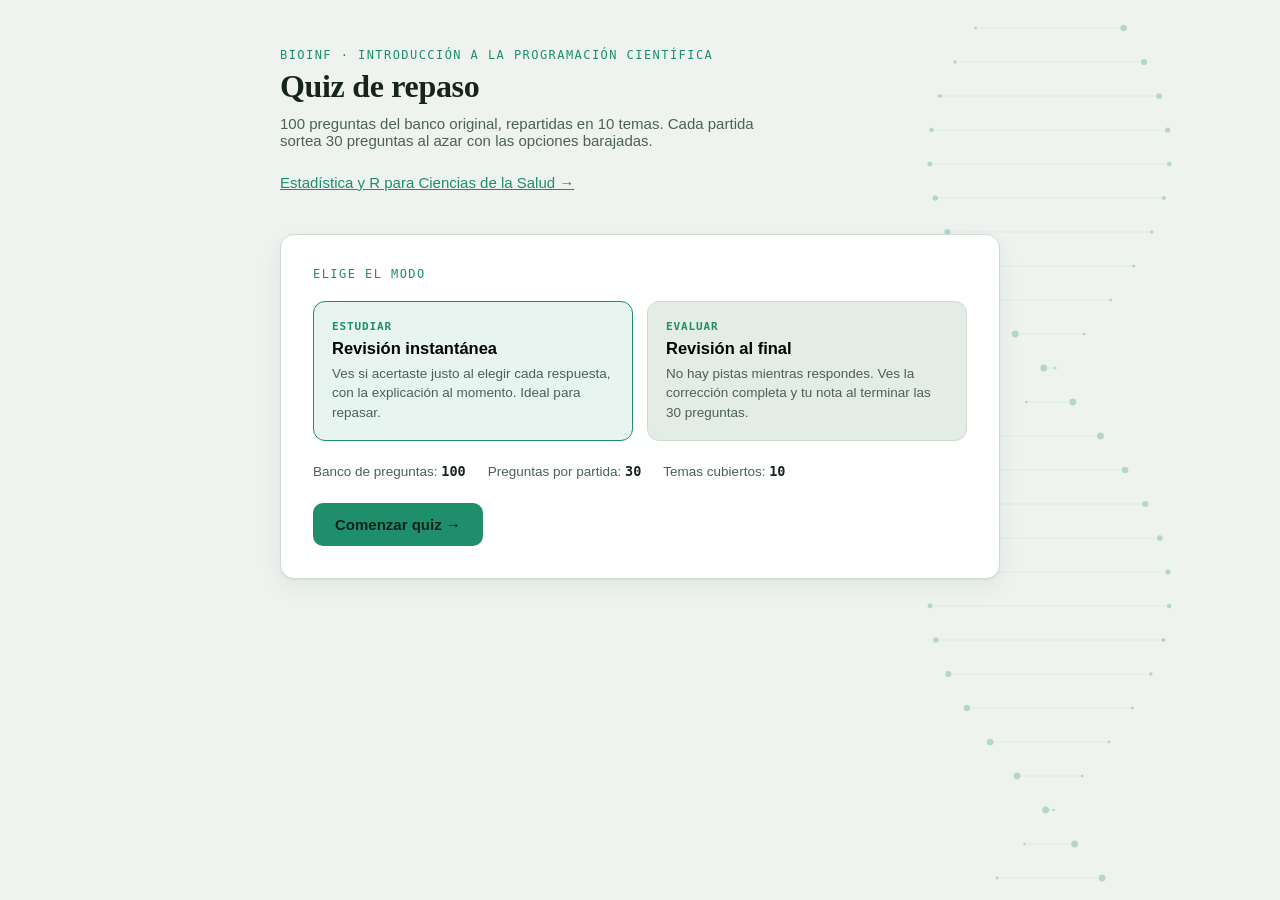
==== commit 95932ec8: "Refactor code structure for improved readability and maintainability" ====
--- a/index.html
+++ b/index.html
@@ -252,6 +252,7 @@
     <span class="eyebrow">BIOINF · Introducción a la Programación Científica</span>
     <h1>Quiz de repaso</h1>
     <p class="sub">100 preguntas del banco original, repartidas en 10 temas. Cada partida sortea 30 preguntas al azar con las opciones barajadas.</p>
+    <p class="sub"><a href="estadistica-r-ciencias-salud.html">Estadística y R para Ciencias de la Salud →</a></p>
   </header>
 
   <!-- START SCREEN -->
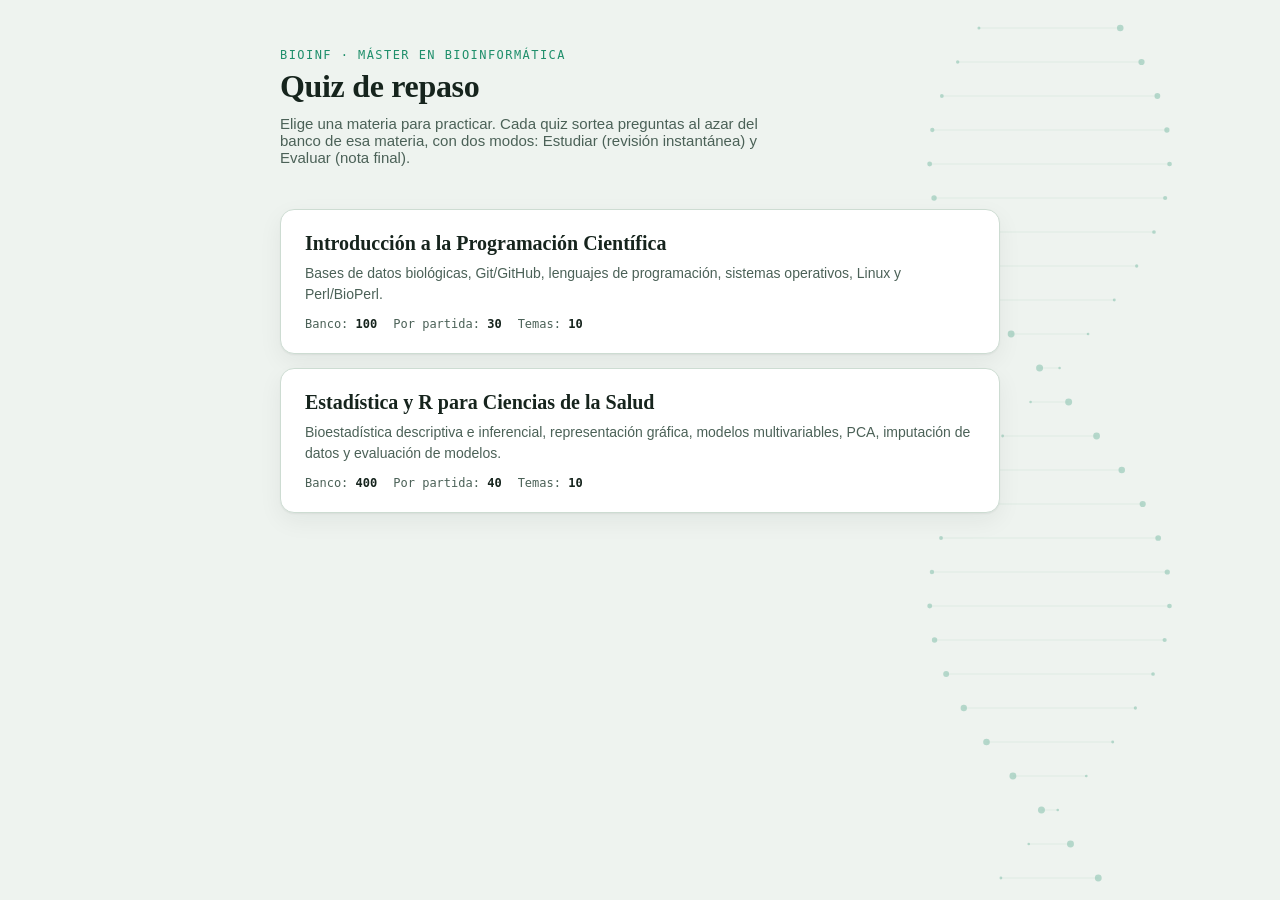
==== commit 5dffa2ea: "Add quizzes for Programming Science and Statistics with R for Health Sciences - Created HTML and dat" ====
--- a/index.html
+++ b/index.html
@@ -3,245 +3,9 @@
 <head>
 <meta charset="UTF-8">
 <meta name="viewport" content="width=device-width, initial-scale=1">
-<meta name="description" content="Quiz de repaso de 30 preguntas aleatorias sobre Introducción a la Programación Científica (BIOINF): bases de datos biológicas, Git/GitHub, lenguajes de programación, sistemas operativos, Linux y Perl/BioPerl.">
-<title>Quiz BIOINF — Programación Científica</title>
-<style>
-  :root{
-    --bg: #eef3ef;
-    --surface: #ffffff;
-    --surface-2: #e4ece6;
-    --border: #cddcd2;
-    --text: #16241d;
-    --text-dim: #4b6157;
-    --accent: #1f8f6b;
-    --accent-soft: rgba(31,143,107,.10);
-    --good: #2f8f52;
-    --good-soft: rgba(47,143,82,.12);
-    --bad: #c33f57;
-    --bad-soft: rgba(195,63,87,.10);
-    --warn: #a5711f;
-    --warn-soft: rgba(165,113,31,.12);
-    --shadow: 0 1px 2px rgba(20,40,30,.06), 0 8px 24px rgba(20,40,30,.06);
-  }
-  @media (prefers-color-scheme: dark){
-    :root{
-      --bg: #0b1310;
-      --surface: #121d18;
-      --surface-2: #1a2a22;
-      --border: #24382e;
-      --text: #e7ede9;
-      --text-dim: #9fb3a6;
-      --accent: #3fc296;
-      --accent-soft: rgba(63,194,150,.12);
-      --good: #57c47f;
-      --good-soft: rgba(87,196,127,.14);
-      --bad: #e97288;
-      --bad-soft: rgba(233,114,136,.12);
-      --warn: #e0ac52;
-      --warn-soft: rgba(224,172,82,.14);
-      --shadow: 0 1px 2px rgba(0,0,0,.3), 0 12px 32px rgba(0,0,0,.35);
-    }
-  }
-  :root[data-theme="dark"]{
-    --bg: #0b1310; --surface: #121d18; --surface-2: #1a2a22; --border: #24382e;
-    --text: #e7ede9; --text-dim: #9fb3a6; --accent: #3fc296; --accent-soft: rgba(63,194,150,.12);
-    --good: #57c47f; --good-soft: rgba(87,196,127,.14); --bad: #e97288; --bad-soft: rgba(233,114,136,.12);
-    --warn: #e0ac52; --warn-soft: rgba(224,172,82,.14);
-    --shadow: 0 1px 2px rgba(0,0,0,.3), 0 12px 32px rgba(0,0,0,.35);
-  }
-  :root[data-theme="light"]{
-    --bg: #eef3ef; --surface: #ffffff; --surface-2: #e4ece6; --border: #cddcd2;
-    --text: #16241d; --text-dim: #4b6157; --accent: #1f8f6b; --accent-soft: rgba(31,143,107,.10);
-    --good: #2f8f52; --good-soft: rgba(47,143,82,.12); --bad: #c33f57; --bad-soft: rgba(195,63,87,.10);
-    --warn: #a5711f; --warn-soft: rgba(165,113,31,.12);
-    --shadow: 0 1px 2px rgba(20,40,30,.06), 0 8px 24px rgba(20,40,30,.06);
-  }
-
-  *{ box-sizing: border-box; }
-  html,body{ margin:0; padding:0; }
-  body{
-    background: var(--bg);
-    color: var(--text);
-    font-family: -apple-system, "Segoe UI", "Helvetica Neue", Arial, sans-serif;
-    min-height: 100vh;
-    position: relative;
-    overflow-x: hidden;
-  }
-  .mono{ font-family: ui-monospace, "SF Mono", "Cascadia Mono", Consolas, "Liberation Mono", monospace; font-variant-numeric: tabular-nums; }
-
-  #helix{
-    position: fixed; inset: 0; width: 100%; height: 100%;
-    z-index: 0; opacity: .5; pointer-events: none;
-  }
-
-  .wrap{
-    position: relative; z-index: 1;
-    max-width: 760px; margin: 0 auto;
-    padding: 48px 20px 80px;
-  }
-
-  header.top{
-    display:flex; flex-direction:column; gap:4px; margin-bottom: 28px;
-  }
-  .eyebrow{
-    font-family: ui-monospace, "SF Mono", Consolas, monospace;
-    font-size: 12px; letter-spacing: .12em; text-transform: uppercase;
-    color: var(--accent);
-  }
-  h1{
-    font-family: Georgia, "Iowan Old Style", "Times New Roman", serif;
-    font-size: 32px; line-height: 1.15; margin: 2px 0 0;
-    text-wrap: balance;
-    letter-spacing: -.01em;
-  }
-  .sub{ color: var(--text-dim); font-size: 15px; margin-top: 6px; max-width: 62ch; }
-
-  .card{
-    background: var(--surface);
-    border: 1px solid var(--border);
-    border-radius: 14px;
-    box-shadow: var(--shadow);
-  }
-
-  /* ---------- Start screen ---------- */
-  .start-card{ padding: 32px; margin-top: 22px; }
-  .mode-grid{ display:grid; grid-template-columns: 1fr 1fr; gap: 14px; margin: 20px 0 8px; }
-  @media (max-width: 560px){ .mode-grid{ grid-template-columns: 1fr; } }
-  .mode-opt{
-    border: 1px solid var(--border); border-radius: 12px; padding: 18px;
-    cursor: pointer; text-align: left; background: var(--surface-2);
-    transition: border-color .15s ease, background .15s ease, transform .1s ease;
-    display:flex; flex-direction:column; gap:6px;
-  }
-  .mode-opt:hover{ transform: translateY(-1px); }
-  .mode-opt.selected{ border-color: var(--accent); background: var(--accent-soft); }
-  .mode-opt .tag{
-    font-family: ui-monospace, monospace; font-size: 11px; letter-spacing:.08em;
-    text-transform: uppercase; color: var(--accent); font-weight: 600;
-  }
-  .mode-opt .name{ font-size: 16.5px; font-weight: 600; }
-  .mode-opt .desc{ font-size: 13.5px; color: var(--text-dim); line-height:1.45; }
-
-  .stats-line{
-    display:flex; gap: 22px; margin: 22px 0 6px; flex-wrap: wrap;
-    font-size: 13.5px; color: var(--text-dim);
-  }
-  .stats-line b{ color: var(--text); font-family: ui-monospace, monospace; }
-
-  button{ font: inherit; cursor: pointer; }
-  .btn{
-    border: none; border-radius: 10px; padding: 13px 22px;
-    background: var(--accent); color: #06231a; font-weight: 700; font-size: 15px;
-    transition: filter .15s ease, transform .1s ease;
-  }
-  .btn:hover{ filter: brightness(1.08); }
-  .btn:active{ transform: translateY(1px); }
-  .btn:disabled{ opacity: .45; cursor: not-allowed; filter:none; }
-  .btn.ghost{
-    background: transparent; color: var(--text); border: 1px solid var(--border);
-    font-weight: 600;
-  }
-  .btn.ghost:hover{ border-color: var(--accent); color: var(--accent); }
-  .btn-row{ display:flex; gap: 12px; margin-top: 24px; align-items:center; }
-
-  /* ---------- Quiz screen ---------- */
-  .progress-row{ display:flex; align-items:center; gap: 14px; margin-bottom: 18px; }
-  .progress-track{
-    flex: 1; height: 6px; border-radius: 4px; background: var(--surface-2);
-    overflow: hidden; border: 1px solid var(--border);
-  }
-  .progress-fill{ height: 100%; background: var(--accent); border-radius: 4px; transition: width .25s ease; }
-  .progress-count{ font-size: 13px; color: var(--text-dim); white-space:nowrap; }
-
-  .q-card{ padding: 28px; }
-  .q-meta{ display:flex; justify-content: space-between; align-items:center; margin-bottom: 14px; gap: 10px; flex-wrap: wrap;}
-  .topic-pill{
-    font-family: ui-monospace, monospace; font-size: 11.5px; letter-spacing: .05em;
-    background: var(--surface-2); border: 1px solid var(--border); color: var(--text-dim);
-    padding: 4px 10px; border-radius: 999px;
-  }
-  .mode-pill{
-    font-family: ui-monospace, monospace; font-size: 11px; letter-spacing: .08em; text-transform: uppercase;
-    color: var(--warn); border: 1px solid var(--warn-soft); background: var(--warn-soft);
-    padding: 4px 10px; border-radius: 999px;
-  }
-  .q-text{ font-size: 19px; line-height: 1.45; font-weight: 600; margin: 0 0 20px; text-wrap: balance; }
-
-  .options{ display:flex; flex-direction: column; gap: 10px; }
-  .opt{
-    display:flex; align-items:flex-start; gap: 12px;
-    text-align:left; width: 100%;
-    padding: 13px 14px; border-radius: 10px;
-    border: 1px solid var(--border); background: var(--surface-2); color: var(--text);
-    transition: border-color .12s ease, background .12s ease, transform .06s ease;
-  }
-  .opt:hover:not(:disabled){ border-color: var(--accent); }
-  .opt:focus-visible{ outline: 2px solid var(--accent); outline-offset: 2px; }
-  .opt:active:not(:disabled){ transform: translateY(1px); }
-  .opt .letter{
-    font-family: ui-monospace, monospace; font-size: 13px; font-weight: 700;
-    color: var(--text-dim); border: 1px solid var(--border); background: var(--surface);
-    width: 24px; height: 24px; border-radius: 6px; flex: none;
-    display:flex; align-items:center; justify-content:center;
-  }
-  .opt .label{ font-size: 15px; line-height: 1.45; padding-top: 1px; }
-  .opt.chosen{ border-color: var(--accent); background: var(--accent-soft); }
-  .opt.chosen .letter{ color: var(--accent); border-color: var(--accent); }
-  .opt.correct{ border-color: var(--good); background: var(--good-soft); }
-  .opt.correct .letter{ color: var(--good); border-color: var(--good); background: transparent; }
-  .opt.wrong{ border-color: var(--bad); background: var(--bad-soft); }
-  .opt.wrong .letter{ color: var(--bad); border-color: var(--bad); }
-  .opt:disabled{ cursor: default; }
-
-  .feedback{
-    margin-top: 16px; padding: 14px 16px; border-radius: 10px;
-    font-size: 14px; line-height: 1.55; display:flex; gap: 10px; align-items:flex-start;
-  }
-  .feedback.good{ background: var(--good-soft); border: 1px solid var(--good); color: var(--text); }
-  .feedback.bad{ background: var(--bad-soft); border: 1px solid var(--bad); color: var(--text); }
-  .feedback .fic{ font-weight:800; flex: none; font-family: ui-monospace, monospace; }
-  .feedback.good .fic{ color: var(--good); }
-  .feedback.bad .fic{ color: var(--bad); }
-
-  .nav-row{ display:flex; justify-content: flex-end; margin-top: 22px; }
-
-  /* ---------- Results screen ---------- */
-  .score-card{ padding: 30px; display:flex; gap: 26px; align-items:center; flex-wrap: wrap; }
-  .ring-wrap{ position: relative; width: 128px; height: 128px; flex: none; }
-  .ring-wrap svg{ transform: rotate(-90deg); }
-  .ring-bg{ fill:none; stroke: var(--surface-2); stroke-width: 10; }
-  .ring-fg{ fill:none; stroke: var(--accent); stroke-width: 10; stroke-linecap: round; transition: stroke-dashoffset .6s ease; }
-  .ring-label{ position:absolute; inset:0; display:flex; flex-direction:column; align-items:center; justify-content:center; }
-  .ring-label .pct{ font-family: ui-monospace, monospace; font-size: 26px; font-weight: 800; }
-  .ring-label .frac{ font-size: 12px; color: var(--text-dim); font-family: ui-monospace, monospace;}
-  .score-copy h2{ margin: 0 0 6px; font-family: Georgia, serif; font-size: 22px; }
-  .score-copy p{ margin: 0; color: var(--text-dim); font-size: 14px; max-width: 40ch; }
-
-  .breakdown{ padding: 24px 28px; margin-top: 16px; }
-  .breakdown h3{ margin: 0 0 14px; font-size: 14px; letter-spacing:.04em; text-transform: uppercase; color: var(--text-dim); font-weight:700; }
-  .topic-row{ display:flex; align-items:center; gap: 12px; padding: 7px 0; }
-  .topic-row .tname{ width: 210px; flex: none; font-size: 13.5px; color: var(--text); }
-  .topic-row .tbar{ flex:1; height: 8px; border-radius: 4px; background: var(--surface-2); overflow:hidden; border:1px solid var(--border); }
-  .topic-row .tbar > span{ display:block; height:100%; background: var(--accent); }
-  .topic-row .tfrac{ width: 44px; text-align:right; font-family: ui-monospace, monospace; font-size: 12.5px; color: var(--text-dim); flex:none; }
-
-  .review{ margin-top: 16px; display:flex; flex-direction:column; gap: 12px; }
-  .review-item{ padding: 18px 20px; border-left-width: 4px; border-left-style: solid; }
-  .review-item.ok{ border-left-color: var(--good); }
-  .review-item.no{ border-left-color: var(--bad); }
-  .review-item .rmeta{ display:flex; gap:8px; align-items:center; margin-bottom: 8px; }
-  .review-item .rq{ font-size: 15.5px; font-weight: 600; margin: 0 0 10px; line-height:1.4; }
-  .review-item .rline{ font-size: 13.5px; margin: 3px 0; line-height:1.5; }
-  .review-item .rline b{ font-weight: 700; }
-  .review-item .rline.yours.ok-text{ color: var(--good); }
-  .review-item .rline.yours.no-text{ color: var(--bad); }
-  .review-item .rexpl{ font-size: 13.5px; color: var(--text-dim); margin-top: 8px; line-height: 1.55; }
-
-  .hidden{ display:none !important; }
-
-  ::selection{ background: var(--accent-soft); }
-  a{ color: var(--accent); }
-</style>
+<meta name="description" content="Quizzes de repaso del Máster en Bioinformática: elige una materia y practica con preguntas aleatorias en modo Estudiar o Evaluar.">
+<title>Quiz BIOINF — Módulos</title>
+<link rel="stylesheet" href="assets/quiz.css">
 </head>
 <body>
 
@@ -249,477 +13,43 @@
 
 <div class="wrap">
   <header class="top">
-    <span class="eyebrow">BIOINF · Introducción a la Programación Científica</span>
+    <span class="eyebrow">BIOINF · Máster en Bioinformática</span>
     <h1>Quiz de repaso</h1>
-    <p class="sub">100 preguntas del banco original, repartidas en 10 temas. Cada partida sortea 30 preguntas al azar con las opciones barajadas.</p>
-    <p class="sub"><a href="estadistica-r-ciencias-salud.html">Estadística y R para Ciencias de la Salud →</a></p>
+    <p class="sub">Elige una materia para practicar. Cada quiz sortea preguntas al azar del banco de esa materia, con dos modos: Estudiar (revisión instantánea) y Evaluar (nota final).</p>
   </header>
 
-  <!-- START SCREEN -->
-  <section id="screen-start" class="card start-card">
-    <div class="eyebrow" style="margin-bottom:6px;">Elige el modo</div>
-    <div class="mode-grid">
-      <button class="mode-opt selected" data-mode="study" id="mode-study">
-        <span class="tag">Estudiar</span>
-        <span class="name">Revisión instantánea</span>
-        <span class="desc">Ves si acertaste justo al elegir cada respuesta, con la explicación al momento. Ideal para repasar.</span>
-      </button>
-      <button class="mode-opt" data-mode="eval" id="mode-eval">
-        <span class="tag">Evaluar</span>
-        <span class="name">Revisión al final</span>
-        <span class="desc">No hay pistas mientras respondes. Ves la corrección completa y tu nota al terminar las 30 preguntas.</span>
-      </button>
-    </div>
-    <div class="stats-line">
-      <span>Banco de preguntas: <b id="bank-total">100</b></span>
-      <span>Preguntas por partida: <b>30</b></span>
-      <span>Temas cubiertos: <b>10</b></span>
-    </div>
-    <div class="btn-row">
-      <button class="btn" id="start-btn">Comenzar quiz →</button>
-    </div>
-  </section>
-
-  <!-- QUIZ SCREEN -->
-  <section id="screen-quiz" class="hidden">
-    <div class="progress-row">
-      <span class="progress-count mono" id="progress-count">1 / 30</span>
-      <div class="progress-track"><div class="progress-fill" id="progress-fill" style="width:3.3%"></div></div>
-      <span id="mode-badge" class="mode-pill">Estudiar</span>
-    </div>
-
-    <div class="card q-card">
-      <div class="q-meta">
-        <span class="topic-pill" id="topic-pill">TEMA 01 · Datos biológicos</span>
-      </div>
-      <p class="q-text" id="q-text">…</p>
-      <div class="options" id="options"></div>
-      <div id="feedback"></div>
-    </div>
-
-    <div class="nav-row">
-      <button class="btn" id="next-btn" disabled>Siguiente →</button>
-    </div>
-  </section>
-
-  <!-- RESULTS SCREEN -->
-  <section id="screen-results" class="hidden">
-    <div class="card score-card">
-      <div class="ring-wrap">
-        <svg width="128" height="128" viewBox="0 0 128 128">
-          <circle class="ring-bg" cx="64" cy="64" r="54"></circle>
-          <circle class="ring-fg" id="ring-fg" cx="64" cy="64" r="54" stroke-dasharray="339.3" stroke-dashoffset="339.3"></circle>
-        </svg>
-        <div class="ring-label">
-          <span class="pct" id="result-pct">0%</span>
-          <span class="frac" id="result-frac">0/30</span>
-        </div>
-      </div>
-      <div class="score-copy">
-        <h2 id="result-title">Resultado</h2>
-        <p id="result-copy">…</p>
-      </div>
-    </div>
-
-    <div class="card breakdown">
-      <h3>Resultado por tema</h3>
-      <div id="topic-breakdown"></div>
-    </div>
-
-    <div class="btn-row">
-      <button class="btn" id="restart-btn">Nueva partida →</button>
-    </div>
-
-    <div class="review" id="review-list"></div>
-  </section>
+  <div class="module-grid" id="module-grid"></div>
 </div>
 
+<script src="materias/registry.js"></script>
 <script>
 (function(){
-"use strict";
+  "use strict";
+  var grid = document.getElementById("module-grid");
+  var modules = window.QUIZ_REGISTRY || [];
 
-/* ---------------- Question bank (10 temas x 10 preguntas) ---------------- */
-var TOPICS = {
-  1:"Datos biológicos y bases de datos", 2:"Control de versiones (Git/GitHub)",
-  3:"Lenguajes y paradigmas", 4:"Fundamentos de programación", 5:"Sistemas operativos",
-  6:"Línea de comandos Unix/Linux", 7:"Comandos y permisos en Linux",
-  8:"Perl: sintaxis y estructuras", 9:"Perl: archivos y secuencias", 10:"BioPerl y módulos"
-};
-
-var BANK = [
-// TEMA 1
-{t:1,q:"¿Cuál de las siguientes son características de los datos biológicos?",o:["Son datos homogéneos y estructurados.","Tienden a mantenerse sin variación en el tiempo.","Solo son datos confirmados experimentalmente.","Son complejos y heterogéneos."],c:3,e:"Una de las características de los datos biológicos es su diversidad y complejidad."},
-{t:1,q:"¿Cuál de los siguientes NO es un propósito de la bioinformática?",o:["Organización y gestión de grandes cantidades de datos biológicos.","La restricción y custodia privada de datos biológicos.","El desarrollo de modelos que ayudan a explicar el funcionamiento de sistemas biológicos complejos.","Análisis de datos y su visualización."],c:1,e:"La bioinformática busca la reutilización de datos biológicos para favorecer el conocimiento científico."},
-{t:1,q:"¿Cuál de las siguientes opciones es una característica de los datos derivados de interpretaciones?",o:["Incluyen la estructura secundaria de una proteína.","Son aquellos que se obtienen mediante experimentos realizados en el laboratorio.","El investigador debe interpretar los datos crudos para obtener un resultado.","Incluyen el modelo de plegamiento de una proteína."],c:2,e:"Los datos derivados de interpretaciones son aquellos en que el investigador debe interpretar los datos crudos para obtener un resultado."},
-{t:1,q:"Selecciona la opción verdadera con respecto a las bases de datos primarias:",o:["Contienen datos directos de la experimentación.","El contenido es resultado de analizar los datos de otras bases de datos.","Están centradas en un campo de investigación concreto.","Incluyen procesos celulares reconstruidos."],c:0,e:"Las BD primarias contienen datos directos de la experimentación, como secuencias nucleotídicas y estructuras tridimensionales de proteínas."},
-{t:1,q:"Señala cuál de las siguientes afirmaciones es correcta en relación con la publicación de datos biológicos en línea:",o:["Es una práctica que debe evitarse.","Las revistas científicas más importantes exigen que los datos se encuentren en una base de datos para poder publicarse la investigación.","Requiere de una importante suma económica.","No aportan nada al investigador ni a la publicación."],c:1,e:"Algunas revistas exigen archivar los datos como requisito para publicar. Las BD bioinformáticas más relevantes son de acceso libre y gratuitas."},
-{t:1,q:"Selecciona la opción correcta en relación con las bases de datos secundarias:",o:["El contenido es resultado de analizar los datos de otras bases de datos.","Están centradas en un campo de investigación concreto.","Contienen datos directos de la experimentación.","Un ejemplo serían las bases de datos de secuencias nucleotídicas."],c:0,e:"Las BD secundarias incluyen contenido resultado de analizar datos de BD primarias: vías metabólicas, familias proteicas, procesos celulares reconstruidos, entre otros."},
-{t:1,q:"Selecciona la afirmación correcta sobre las bases de datos revisadas:",o:["Están centradas en un campo de investigación concreto.","Los autores introducen datos libremente.","Contienen datos directos de la experimentación.","Los revisores controlan la calidad de los datos."],c:3,e:"Las BD revisadas tienen revisores que controlan la calidad de los datos. UniProtKB es un ejemplo."},
-{t:1,q:"Selecciona la afirmación correcta sobre las bases de datos no revisadas:",o:["Los revisores se aseguran de que los datos sean coherentes y precisos.","UniProtKB es un ejemplo de este tipo de base de datos.","También se conocen como repositorios.","Están centradas en un campo de investigación concreto."],c:2,e:"Las BD no revisadas dejan que los autores introduzcan datos libremente; también se conocen como repositorios y suelen ser redundantes."},
-{t:1,q:"El acceso programático (API) a una base de datos es útil porque…",o:["Presenta un entorno gráfico fácil de usar para todos los usuarios.","No necesita conocimientos de programación.","Permite realizar búsquedas mediante la interfaz web.","Permite automatizar las consultas y crear flujos de trabajo."],c:3,e:"El acceso programático permite encadenar los resultados de una consulta en la siguiente sin intervención humana."},
-{t:1,q:"¿Cuál de las siguientes asociaciones base de datos–contenido es correcta?",o:["GenBank–Secuencias de nucleótidos, UniProtKB–Proteínas, PubMed–Literatura biomédica, Gene Ontology–Funciones de genes","GenBank–Proteínas, UniProtKB–Secuencias de nucleótidos, PubMed–Funciones de genes, Gene Ontology–Literatura biomédica","GenBank–Literatura biomédica, UniProtKB–Funciones de genes, PubMed–Secuencias de nucleótidos, Gene Ontology–Proteínas","GenBank–Funciones de genes, UniProtKB–Literatura biomédica, PubMed–Proteínas, Gene Ontology–Secuencias de nucleótidos"],c:0,e:"GenBank es una BD primaria de secuencias nucleotídicas. UniProtKB unifica secuencias proteicas. PubMed reúne literatura biomédica. Gene Ontology es la mayor fuente sobre funciones de genes."},
-// TEMA 2
-{t:2,q:"¿Qué es un repositorio en el contexto del control de versiones?",o:["Un lugar donde se almacenan las versiones antiguas de un proyecto.","Una herramienta para colaborar en línea con otros desarrolladores.","Un sistema de gestión de versiones para el seguimiento de cambios en archivos.","Un programa para la edición de código fuente."],c:2,e:"Los repositorios son el lugar donde se almacena y se realiza un seguimiento de las versiones de un proyecto o conjunto de archivos."},
-{t:2,q:"¿Cuál de las siguientes afirmaciones describe mejor a Git?",o:["Un sistema de control de versiones centralizado.","Una herramienta para el seguimiento de cambios en archivos de código fuente.","Una plataforma en línea para la colaboración en proyectos de código abierto.","Un sistema de control de versiones distribuido y descentralizado."],c:3,e:"Git permite trabajar de forma descentralizada y colaborar sin necesidad de una conexión constante a un servidor central."},
-{t:2,q:"¿Cuál es la función principal de GitHub?",o:["Almacenar y gestionar repositorios locales en el equipo del desarrollador.","Proporcionar herramientas de control de versiones para proyectos de bioinformática.","Facilitar la colaboración en línea y el almacenamiento de repositorios remotos.","Ofrecer un entorno de desarrollo integrado para la codificación de scripts en bioinformática."],c:2,e:"GitHub permite almacenar, colaborar y compartir repositorios de código fuente de forma remota."},
-{t:2,q:"¿Qué es un commit en Git?",o:["Un comando utilizado para clonar un repositorio remoto.","Una copia exacta de un repositorio local en un repositorio remoto.","Un cambio registrado en el historial de versiones de un repositorio.","Una solicitud de cambios propuesta por un colaborador en GitHub."],c:2,e:"Un commit representa un conjunto de cambios realizados en el repositorio local, registrado en el historial de versiones."},
-{t:2,q:"¿Qué es una rama (branch) en Git?",o:["Una etiqueta utilizada para marcar versiones específicas en el historial de un repositorio.","Un repositorio clonado de otro repositorio remoto.","Una copia exacta de un repositorio local en un directorio diferente.","Una línea de desarrollo independiente que permite trabajar en nuevas características o correcciones sin afectar la rama principal."],c:3,e:"Las ramas permiten crear líneas de desarrollo separadas sin afectar la rama principal del repositorio."},
-{t:2,q:"¿Qué es un repositorio remoto en Git?",o:["Una copia de seguridad de un repositorio local almacenada en la nube.","Un repositorio en el equipo local del desarrollador.","Un repositorio clonado de otro repositorio remoto.","Un repositorio almacenado en un servidor remoto al que se puede acceder y colaborar en línea."],c:3,e:"Un repositorio remoto, como en GitHub, permite colaborar y sincronizar cambios desde un servidor remoto."},
-{t:2,q:"¿Qué es una solicitud de cambios (pull request) en GitHub?",o:["Una petición para fusionar dos ramas en un repositorio local.","Una solicitud para agregar nuevas características a un proyecto en GitHub.","Una solicitud para eliminar cambios no deseados de un repositorio.","Una propuesta de colaboración en línea donde los cambios realizados en una rama se solicitan para su integración en otra rama."],c:3,e:"Un pull request permite proponer y discutir cambios antes de fusionarlos en la rama objetivo."},
-{t:2,q:"¿Cuál es el propósito del etiquetado (tagging) en Git?",o:["Marcar versiones específicas en el historial de un repositorio para un fácil acceso.","Eliminar cambios no deseados en un repositorio.","Crear copias exactas de un repositorio para su distribución.","Registrar y seguir el progreso de los cambios realizados en un repositorio."],c:0,e:"El etiquetado marca puntos específicos del historial, como versiones estables o hitos importantes."},
-{t:2,q:"¿Cuál es la función de la bifurcación (fork) en GitHub?",o:["Clonar un repositorio remoto en tu cuenta personal para realizar cambios.","Solicitar cambios en un repositorio para su integración en otro.","Crear una copia exacta de un repositorio local en otro directorio.","Establecer un punto de partida para la creación de una nueva rama en Git."],c:0,e:"El fork copia un repositorio a tu cuenta personal para trabajar de forma independiente antes de un pull request."},
-{t:2,q:"¿Cuál es la ventaja principal de utilizar un sistema de control de versiones en bioinformática?",o:["Permite almacenar y gestionar grandes cantidades de datos de secuencias genéticas.","Facilita la colaboración y el seguimiento de cambios en proyectos de bioinformática.","Permite ejecutar análisis de datos masivos en tiempo real.","Mejora la eficiencia en el diseño."],c:1,e:"Facilita el trabajo colaborativo, el seguimiento de cambios y la reversión a versiones anteriores."},
-// TEMA 3
-{t:3,q:"¿Qué es un lenguaje de programación de alto nivel?",o:["Un lenguaje fácil de entender para los humanos y que no necesita ser compilado.","Un lenguaje fácil de entender para los humanos y que necesita ser compilado.","Un lenguaje difícil de entender para los humanos y que no necesita ser compilado.","Un lenguaje difícil de entender para los humanos y que necesita ser compilado."],c:1,e:"Es fácil de leer para humanos, pero requiere compilación para traducirlo a un lenguaje que la máquina pueda ejecutar."},
-{t:3,q:"¿Qué es un lenguaje de programación de bajo nivel?",o:["Un lenguaje fácil de entender para los humanos y que no necesita ser compilado.","Un lenguaje fácil de entender para los humanos y que necesita ser compilado.","Un lenguaje difícil de entender para los humanos y que no necesita ser compilado.","Un lenguaje difícil de entender para los humanos y que necesita ser compilado."],c:3,e:"Está diseñado para ser entendido por la máquina y no por los humanos; se utiliza para programar sistemas operativos y controladores."},
-{t:3,q:"¿Qué es el lenguaje de máquina?",o:["El lenguaje que utiliza el hardware de la computadora para comunicarse.","El lenguaje que utilizan los humanos para comunicarse con la computadora.","El lenguaje que utilizan los humanos para programar.","El lenguaje que utiliza la CPU para comunicarse con los periféricos."],c:0,e:"Es un conjunto de instrucciones en código binario que la CPU entiende y ejecuta directamente; no es portátil entre distintas CPU."},
-{t:3,q:"¿Cuál de las siguientes opciones es un paradigma de programación?",o:["JAVA.","Python.","Orientación a objetos.","Ruby."],c:2,e:"JAVA, Python y Ruby son lenguajes de programación; la orientación a objetos es un paradigma centrado en objetos con atributos y métodos."},
-{t:3,q:"¿Cuál de los siguientes lenguajes de programación es un ejemplo de lenguaje de alto nivel?",o:["C.","Ensamblador.","Python.","Lenguaje de máquina."],c:2,e:"Python tiene una sintaxis cercana al lenguaje natural y no requiere conocimientos profundos de la máquina."},
-{t:3,q:"¿Cuál es la principal diferencia entre programar en un lenguaje de alto nivel y uno de bajo nivel?",o:["La velocidad de ejecución.","La facilidad de programación.","La compatibilidad con diferentes sistemas operativos.","La cantidad de recursos requeridos."],c:1,e:"Los lenguajes de alto nivel son más fáciles de programar gracias a sus abstracciones y sintaxis cercana al lenguaje natural."},
-{t:3,q:"¿Qué es un paradigma de programación?",o:["Un conjunto de reglas para la sintaxis de un lenguaje de programación.","Un estilo de programación que enfatiza la modularidad.","Una técnica para mejorar la velocidad de ejecución de un programa.","Una forma de pensar sobre cómo se debe diseñar un programa."],c:3,e:"Es un enfoque o filosofía sobre cómo diseñar y desarrollar un programa: orientado a objetos, funcional, procedural, etc."},
-{t:3,q:"¿Qué es un IDE?",o:["Una herramienta que permite crear y ejecutar programas escritos en un lenguaje de programación.","Un lenguaje de programación utilizado para el desarrollo web.","Una técnica para mejorar la eficiencia de los programas.","Una librería que proporciona funciones útiles para los programadores."],c:0,e:"Un IDE integra editor, depurador, compilador y otras herramientas de desarrollo."},
-{t:3,q:"¿Qué es la programación funcional?",o:["Un paradigma que se enfoca en la programación basada en la lógica y el razonamiento.","Un paradigma que se enfoca en la programación basada en la manipulación de objetos.","Un paradigma que se enfoca en la ejecución de tareas de manera estructurada.","Un paradigma que se enfoca en funciones y la evitación de efectos secundarios."],c:3,e:"Se enfoca en la evaluación de funciones y su composición para producir resultados sin efectos secundarios."},
-{t:3,q:"¿Cuál de las siguientes asociaciones herramienta/lenguaje–categoría es correcta?",o:["Ensamblador–Lenguaje de bajo nivel, Spyder–IDE, R–Lenguaje de alto nivel, Programación funcional–Paradigma","Ensamblador–Lenguaje de alto nivel, Spyder–Paradigma, R–IDE, Programación funcional–Lenguaje de bajo nivel","Ensamblador–IDE, Spyder–Lenguaje de bajo nivel, R–Paradigma, Programación funcional–Lenguaje de alto nivel","Ensamblador–Paradigma, Spyder–Lenguaje de alto nivel, R–Lenguaje de bajo nivel, Programación funcional–IDE"],c:0,e:"El ensamblador es de bajo nivel, R es de alto nivel, Spyder es un IDE para Python, y la programación funcional es un paradigma."},
-// TEMA 4
-{t:4,q:"¿Qué es una variable en programación?",o:["Una instrucción de control.","Un tipo de dato.","Una estructura de control.","Un contenedor para almacenar valores."],c:3,e:"Una variable es un espacio reservado en memoria para almacenar datos que pueden cambiar durante la ejecución."},
-{t:4,q:"¿Cuál de las siguientes opciones es un tipo de dato numérico?",o:["String.","Booleano.","Integer.","Array."],c:2,e:"Los datos numéricos pueden ser enteros (integer) o de punto flotante (float)."},
-{t:4,q:"¿Cuál de las siguientes estructuras de control permite repetir un bloque de código mientras se cumpla una condición?",o:["If-else (función si).","Switch.","For loop (bucle para).","Función."],c:2,e:"Un bucle for ejecuta un bloque de código repetidamente mientras se cumpla una condición específica."},
-{t:4,q:"¿Cuál de las siguientes operaciones aritméticas calcula el resto de la división entre dos números?",o:["Suma.","Resta.","Multiplicación.","Operador de módulo (%)."],c:3,e:"El operador de módulo (%) devuelve el resto de la división entre dos números."},
-{t:4,q:"¿Cuál de las siguientes opciones describe mejor el concepto de función en programación?",o:["Un tipo de dato.","Una instrucción de control.","Una estructura de datos.","Un bloque de código reutilizable que realiza una tarea específica."],c:3,e:"Una función agrupa instrucciones que pueden ser llamadas y ejecutadas desde cualquier parte del programa."},
-{t:4,q:"¿Cuál de las siguientes opciones es un tipo de dato booleano?",o:["String.","Integer.","Boolean.","Array."],c:2,e:"Los datos booleanos representan valores de verdadero (true) o falso (false)."},
-{t:4,q:"¿Cuál de las siguientes estructuras de control ejecuta un bloque de código si una condición se cumple y otro bloque si no se cumple?",o:["If-else.","Switch.","For loop.","While loop."],c:0,e:"La estructura if-else realiza una acción si una condición es verdadera y otra si es falsa."},
-{t:4,q:"¿Cuál de las siguientes operaciones lógicas evalúa a verdadero si al menos una de las condiciones es verdadera?",o:["AND.","OR.","NOT.","XOR."],c:1,e:"El operador lógico OR evalúa a verdadero si al menos una de las condiciones es verdadera."},
-{t:4,q:"¿Cuál de las siguientes opciones es una variable global en programación?",o:["Una variable declarada dentro de una función.","Una variable declarada dentro de un bucle.","Una variable declarada fuera de cualquier función o bloque de código.","Una variable declarada dentro de una estructura condicional."],c:2,e:"Una variable global se declara fuera de cualquier función y puede accederse desde cualquier parte del programa."},
-{t:4,q:"¿Qué tipo de estructura de control se utiliza para repetir un bloque de código mientras se cumpla una condición?",o:["Estructura de decisión.","Estructura iterativa.","Estructura secuencial.","Estructura de datos."],c:1,e:"La estructura iterativa (o de repetición) ejecuta repetidamente un bloque de código mientras se cumpla una condición."},
-// TEMA 5
-{t:5,q:"¿Cuál de los siguientes es un componente fundamental de un sistema operativo?",o:["Monitor.","Teclado.","Procesador.","Impresora."],c:2,e:"El procesador (CPU) ejecuta las instrucciones del sistema operativo y de los programas de usuario."},
-{t:5,q:"¿Cuál de las siguientes funciones es realizada por un sistema operativo?",o:["Navegación web.","Reproducción de música.","Gestión de memoria.","Edición de imágenes."],c:2,e:"La gestión de memoria asigna y libera memoria a los programas y procesos en ejecución."},
-{t:5,q:"¿Qué es un proceso en un sistema operativo?",o:["Una unidad de almacenamiento de datos.","Un componente físico de hardware.","Una tarea o programa en ejecución.","Un archivo de sistema."],c:2,e:"Un proceso es una instancia en ejecución de un programa; es la unidad básica de trabajo del sistema operativo."},
-{t:5,q:"¿Cuál de las siguientes actividades es realizada por el planificador de procesos?",o:["Gestión de archivos.","Control de impresoras.","Asignación de recursos de CPU.","Configuración de redes."],c:2,e:"El planificador decide qué procesos se ejecutan y cuándo, asignando los recursos de CPU."},
-{t:5,q:"¿Cuál de las siguientes afirmaciones describe mejor la multiprogramación en un sistema operativo?",o:["Ejecución de múltiples programas simultáneamente en distintos CPU.","Ejecución de múltiples hilos de un programa en paralelo.","Ejecución de múltiples procesos en un solo CPU, alternando entre ellos.","Ejecución de múltiples tareas en diferentes dispositivos de entrada/salida."],c:2,e:"La multiprogramación ejecuta varios procesos en un solo CPU alternando rápidamente, dando una aparente ejecución simultánea."},
-{t:5,q:"¿Qué es un bloque de control de procesos (BCP) en un sistema operativo?",o:["Un dispositivo de almacenamiento secundario.","Una interfaz gráfica de usuario.","Una estructura de datos que contiene información sobre un proceso.","Un componente de red para la comunicación entre procesos."],c:2,e:"El BCP almacena información específica de cada proceso: estado, recursos asignados, identificador, etc."},
-{t:5,q:"¿Qué es la planificación de procesos en un sistema operativo?",o:["El proceso de asignar memoria a los procesos en ejecución.","La administración y control de los recursos de E/S.","La determinación de la secuencia y el orden de ejecución de los procesos.","La gestión de archivos y directorios en el sistema operativo."],c:2,e:"Consiste en decidir el orden de ejecución de los procesos en el CPU según prioridad y políticas de planificación."},
-{t:5,q:"¿Cuál de las siguientes afirmaciones describe mejor la gestión de memoria en un sistema operativo?",o:["Controlar el acceso a los recursos de E/S.","Asignar y liberar memoria a los procesos en ejecución.","Establecer prioridades para los procesos en ejecución.","Administrar el sistema de archivos y directorios."],c:1,e:"Su objetivo es garantizar un uso eficiente de la memoria y evitar fragmentación y sobrecarga."},
-{t:5,q:"¿Cuál de las siguientes actividades está asociada con la gestión de archivos en un sistema operativo?",o:["Planificación de procesos.","Control de dispositivos de E/S.","Sincronización de hilos de ejecución.","Organización y acceso a datos almacenados en memoria secundaria."],c:3,e:"La gestión de archivos organiza y da acceso a los datos almacenados en memoria secundaria."},
-{t:5,q:"¿Cuál de las siguientes actividades está asociada con la gestión de dispositivos en un sistema operativo?",o:["Planificación de procesos.","Gestión de memoria virtual.","Coordinación de la ejecución concurrente de hilos.","Control de acceso y uso de dispositivos de entrada/salida."],c:3,e:"El sistema operativo asigna y gestiona los recursos de E/S, permitiendo a los procesos interactuar con los dispositivos."},
-// TEMA 6
-{t:6,q:"¿Cuál de las siguientes opciones describe mejor la línea de comandos de un sistema Unix/Linux?",o:["Una interfaz gráfica que permite interactuar mediante ventanas y elementos visuales.","Un lenguaje de programación utilizado para desarrollar aplicaciones en Linux.","Una herramienta utilizada para ejecutar comandos y realizar tareas mediante texto.","Una partición especial utilizada exclusivamente para archivos de sistema."],c:2,e:"La línea de comandos es una interfaz en la que se ingresan comandos de texto para interactuar con el sistema operativo."},
-{t:6,q:"¿Cuál de los siguientes comandos se utiliza para cambiar el directorio de trabajo actual en Linux?",o:["cd","ls","mv","cp"],c:0,e:"El comando cd cambia el directorio de trabajo actual a uno especificado."},
-{t:6,q:"¿Cuál de las siguientes opciones describe mejor una ruta absoluta en el sistema de archivos de Linux?",o:["Una ruta relativa que comienza desde el directorio de inicio del usuario.","Una ruta que comienza desde el directorio raíz del sistema (/).","Una ruta que apunta a un archivo en un dispositivo de almacenamiento externo.","Una ruta que especifica un archivo en un directorio padre del directorio actual."],c:1,e:"Una ruta absoluta comienza desde el directorio raíz del sistema, representado por el símbolo /."},
-{t:6,q:"¿Cuál de los siguientes comandos se utiliza para mostrar el directorio de trabajo actual en Linux?",o:["pwd","ls","cd","cat"],c:0,e:"El comando pwd muestra la ubicación actual en el sistema de archivos."},
-{t:6,q:"¿Cuál de las siguientes opciones describe mejor una ruta relativa en el sistema de archivos de Linux?",o:["Una ruta que comienza desde el directorio raíz del sistema (/).","Una ruta que especifica un archivo en un directorio padre del directorio actual.","Una ruta que apunta a un archivo en un dispositivo de almacenamiento externo.","Una ruta relativa al directorio de inicio del usuario."],c:1,e:"Una ruta relativa especifica un archivo respecto al directorio actual o un directorio padre de este."},
-{t:6,q:"¿Cuál de los siguientes comandos se utiliza para listar los archivos y directorios en Linux?",o:["ls","cd","rm","mv"],c:0,e:"El comando ls lista los archivos y directorios en un directorio específico."},
-{t:6,q:"¿Cuál de las siguientes opciones describe mejor el propósito del comando mkdir en Linux?",o:["Cambiar el nombre de un archivo o directorio.","Eliminar un archivo o directorio.","Crear un nuevo directorio.","Mover un archivo o directorio."],c:2,e:"El comando mkdir crea un nuevo directorio en el sistema de archivos."},
-{t:6,q:"¿Cuál de los siguientes comandos se utiliza para copiar archivos o directorios en Linux?",o:["cp","mv","rm","ls"],c:0,e:"El comando cp copia archivos o directorios en el sistema de archivos."},
-{t:6,q:"¿Cuál de las siguientes opciones describe mejor el propósito del comando rm en Linux?",o:["Cambiar el nombre de un archivo o directorio.","Eliminar un archivo o directorio.","Crear un nuevo directorio.","Mover un archivo o directorio."],c:1,e:"El comando rm elimina (borra) un archivo o directorio del sistema de archivos."},
-{t:6,q:"¿Cuál de las siguientes opciones describe mejor un archivo en el contexto de un sistema operativo?",o:["Un directorio que almacena otros archivos y subdirectorios.","Una ubicación física en el disco duro donde se almacenan los datos.","Una secuencia de comandos utilizada para ejecutar tareas específicas.","Un conjunto de datos organizados y guardados en una ubicación específica."],c:3,e:"Un archivo almacena datos (textos, imágenes, programas, etc.) en una ubicación específica dentro del sistema de archivos."},
-// TEMA 7
-{t:7,q:"¿Cuál es el comando utilizado para cambiar al directorio anterior?",o:["cd ..","cd -","cd ~","cd ."],c:0,e:"El comando cd .. cambia al directorio padre, es decir, al directorio anterior en la jerarquía."},
-{t:7,q:"¿Cuál es el comando para cambiar los permisos de un archivo en Linux?",o:["chmod","chown","chgrp","Permisos"],c:0,e:"El comando chmod cambia los permisos de un archivo o directorio, controlando quién puede leer, escribir o ejecutar."},
-{t:7,q:"¿Qué permisos se otorgan al propietario de un archivo con chmod 755 archivo?",o:["Lectura y ejecución.","Lectura y escritura.","Lectura, escritura y ejecución.","Ninguno de los anteriores."],c:2,e:"Con chmod 755 archivo se otorgan permisos de lectura, escritura y ejecución al propietario."},
-{t:7,q:"¿Cuál es el shebang utilizado en un script de shell?",o:["#!","//","%%","--"],c:0,e:"El shebang #! indica al sistema qué intérprete debe ejecutar el script, por ejemplo #!/bin/bash."},
-{t:7,q:"¿Qué comando se utiliza para cambiar el nombre de un archivo o directorio en Linux?",o:["mv","cp","rename","edit"],c:0,e:"El comando mv mueve o renombra archivos y directorios: mv archivo_actual nuevo_nombre."},
-{t:7,q:"¿Cuál es el comando utilizado para crear un directorio en Linux?",o:["mkdir","mkfile","touch","newdir"],c:0,e:"El comando mkdir crea un nuevo directorio, por ejemplo mkdir carpeta."},
-{t:7,q:"¿Cuál es el operador de redirección utilizado para enviar la salida de un comando a un archivo en Linux?",o:[">","|","<<","&"],c:0,e:"El operador > redirige la salida estándar de un comando a un archivo, por ejemplo ls > archivo.txt."},
-{t:7,q:"¿Qué comando se utiliza para dar permisos de ejecución a un archivo en Linux?",o:["chmod +x","chown","chmod -w","chgrp"],c:0,e:"El comando chmod +x da permisos de ejecución para que el archivo pueda ejecutarse como programa o script."},
-{t:7,q:"¿Cuál es el comando para buscar archivos o directorios en Linux?",o:["find","search","locate","scan"],c:0,e:"El comando find busca archivos o directorios según criterios como nombre, tamaño o permisos."},
-{t:7,q:"¿Cuál es el comando utilizado para ejecutar un script de shell en Linux?",o:["./script.sh","run script.sh","execute script.sh","start script.sh"],c:0,e:"Para ejecutar un script de shell se usa ./script.sh, indicando al sistema que el archivo debe interpretarse y ejecutarse."},
-// TEMA 8
-{t:8,q:"¿Qué es Perl?",o:["Un lenguaje de programación orientado a objetos.","Un lenguaje de programación para bioinformática.","Un lenguaje de programación para desarrollo web.","Un lenguaje de programación para inteligencia artificial."],c:1,e:"Perl es un lenguaje de propósito general muy usado en bioinformática por sus capacidades de manejo de texto."},
-{t:8,q:"¿Cuál es la forma correcta de declarar una variable escalar en Perl?",o:["my $variable = 10;","my variable = 10;","my %variable = 10;","my @variable = 10;"],c:0,e:"En Perl las variables escalares se declaran con el símbolo $ seguido del nombre de la variable."},
-{t:8,q:"¿Cuál es el operador utilizado para concatenar cadenas de texto en Perl?",o:["+","*",".",":"],c:2,e:"En Perl el operador . concatena dos cadenas de texto en una sola."},
-{t:8,q:"¿Cuál de las siguientes estructuras de control se utiliza para repetir un bloque de código mientras se cumpla una condición?",o:["if-else.","for.","while.","switch."],c:2,e:"La estructura while repite un bloque de código mientras se cumpla una condición especificada."},
-{t:8,q:"¿Cuál de las siguientes opciones describe mejor las expresiones regulares en Perl?",o:["Son patrones de texto que se utilizan para buscar y manipular cadenas de caracteres.","Son variables que almacenan múltiples valores en una sola entidad.","Son subrutinas predefinidas en Perl que realizan tareas específicas.","Son módulos externos que se utilizan para ampliar las capacidades de Perl."],c:0,e:"Las expresiones regulares permiten buscar, extraer y manipular cadenas de caracteres de manera eficiente."},
-{t:8,q:"¿Cuál de las siguientes opciones describe mejor una subrutina en Perl?",o:["Una estructura de control utilizada para tomar decisiones basadas en condiciones.","Una expresión regular que busca coincidencias en una cadena de texto.","Una variable que almacena múltiples valores en una sola entidad.","Una porción de código que realiza una tarea específica y puede ser llamada desde otras partes del programa."],c:3,e:"Una subrutina es un bloque de código que realiza una tarea específica y puede llamarse desde otras partes del programa."},
-{t:8,q:"¿Qué son los módulos en Perl?",o:["Estructuras de control utilizadas para repetir bloques de código.","Variables que almacenan múltiples valores en una sola entidad.","Subrutinas predefinidas en Perl que realizan tareas específicas.","Archivos externos que contienen funciones y variables para ampliar las capacidades de Perl."],c:3,e:"Los módulos son archivos externos con funciones, variables y declaraciones que amplían las capacidades de Perl."},
-{t:8,q:"¿Cuál es la forma correcta de definir una subrutina en Perl?",o:["subrutina nombresubrutina {}","sub nombresubrutina {}","def subrutina nombresubrutina {}","function nombresubrutina {}"],c:1,e:"En Perl se usa la palabra clave sub seguida del nombre de la subrutina para definirla."},
-{t:8,q:"¿Qué declaración se utiliza para retornar un valor desde una subrutina en Perl?",o:["return.","yield.","exit.","break."],c:0,e:"En Perl la declaración return devuelve un valor desde una subrutina al lugar donde fue invocada."},
-{t:8,q:"¿Cuál es la principal diferencia entre un array y un hash en Perl?",o:["Los arrays almacenan datos en orden secuencial, mientras que los hashes almacenan datos asociados con claves únicas.","Los arrays solo pueden contener valores numéricos, mientras que los hashes pueden contener cualquier tipo de dato.","Los arrays son más eficientes en términos de espacio de memoria que los hashes.","Los hashes son más fáciles de manipular y acceder a los datos que los arrays."],c:0,e:"Un array almacena valores en orden secuencial accesibles por índices; un hash almacena datos asociados a claves únicas."},
-// TEMA 9
-{t:9,q:"¿Cuál es la función en Perl para abrir un archivo de texto para lectura?",o:["open_file()","read_file()","open()","file open()"],c:2,e:"La función open() abre un archivo, tomando el nombre, el modo de apertura y un identificador de archivo."},
-{t:9,q:"¿Cuál es el operador utilizado para leer una línea de un archivo en Perl?",o:["<>","<<","()","//"],c:0,e:"El operador <> lee una línea de un archivo; en contexto escalar lee una línea a la vez."},
-{t:9,q:"¿Cuál es la función utilizada para escribir en un archivo de texto en Perl?",o:["write()","append()","print()","save()"],c:2,e:"La función print() escribe uno o más argumentos en el identificador de archivo especificado."},
-{t:9,q:"¿Cuál es la función utilizada para buscar un patrón en una cadena de texto en Perl?",o:["find()","match()","search()","regex()"],c:1,e:"La función match() busca un patrón mediante expresiones regulares y devuelve verdadero si hay coincidencia."},
-{t:9,q:"¿Cuál es la función utilizada para traducir una secuencia de ADN a una secuencia de proteínas en Perl?",o:["translate()","convert()","dna2protein()","transcribe()"],c:0,e:"La función translate() traduce una secuencia de ADN a proteínas utilizando el código genético estándar."},
-{t:9,q:"¿Cuál es la función utilizada para formatear líneas y columnas en un archivo de texto en Perl?",o:["format()","print()","write()","formatwrite()"],c:0,e:"La función format() define un formato específico para imprimir líneas y columnas, usada junto con write()."},
-{t:9,q:"¿Qué función se utiliza en Perl para dividir una cadena en elementos individuales según un delimitador?",o:["divide()","separate()","split()","extract()"],c:2,e:"La función split() divide una cadena usando un delimitador, devolviendo una lista de elementos."},
-{t:9,q:"¿Cuál es la función utilizada para buscar un patrón específico en una secuencia de ADN en Perl?",o:["search()","patternmatch()","Bio::Seq->find()","regexsearch()"],c:3,e:"Se puede usar regex_search() para buscar un patrón en una secuencia de ADN mediante expresiones regulares."},
-{t:9,q:"¿Cuál es la función utilizada para buscar una subcadena en una secuencia de ADN en Perl?",o:["index()","find()","search()","match()"],c:0,e:"La función index() busca una subcadena y devuelve la posición de su primera aparición."},
-{t:9,q:"¿Cuál es la función utilizada para obtener la longitud de una secuencia de ADN en Perl?",o:["length()","size()","count()","sizeof()"],c:0,e:"La función length() devuelve el número de bases que componen una secuencia de ADN."},
-// TEMA 10
-{t:10,q:"¿Qué es BioPerl?",o:["Un lenguaje de programación.","Un conjunto de módulos de Perl para bioinformática.","Un sistema operativo.","Un editor de texto."],c:1,e:"BioPerl es una colección de módulos de Perl para el análisis y manipulación de datos biológicos."},
-{t:10,q:"¿Cuál de las siguientes opciones describe mejor un script de Perl?",o:["Una imagen gráfica.","Un archivo de texto plano.","Un documento de Microsoft Word.","Un archivo de audio."],c:1,e:"Un script de Perl es un archivo de texto plano con instrucciones en el lenguaje Perl."},
-{t:10,q:"¿Cuál es el objetivo principal de utilizar módulos en Perl?",o:["Hacer que el código sea más difícil de entender.","Ahorrar tiempo al reutilizar código existente.","Aumentar el tamaño del archivo de código.","Limitar la funcionalidad del programa."],c:1,e:"Los módulos permiten reutilizar código existente, ahorrando tiempo y esfuerzo."},
-{t:10,q:"¿Qué función cumple BioPerl en la bioinformática?",o:["Analizar datos financieros.","Manipular imágenes médicas.","Trabajar con datos biológicos y genómicos.","Desarrollar juegos de video."],c:2,e:"BioPerl está diseñada específicamente para el análisis y manipulación de datos biológicos y genómicos."},
-{t:10,q:"¿Qué significa «reutilización de código» en el contexto de la programación?",o:["Escribir código nuevo sin referenciar al código existente.","Copiar y pegar código de otros programas.","Utilizar funciones y estructuras de datos ya implementadas.","Eliminar el código no utilizado de un programa."],c:2,e:"Implica utilizar funciones y estructuras de datos ya implementadas, en lugar de reescribir el mismo código."},
-{t:10,q:"¿Cuál es la extensión de archivo comúnmente utilizada para los scripts de Perl?",o:[".txt",".exe",".doc",".pl"],c:3,e:"Los scripts de Perl generalmente tienen la extensión .pl."},
-{t:10,q:"¿Cuál de las siguientes opciones describe mejor un módulo en Perl?",o:["Una variable numérica.","Una función matemática.","Un archivo de configuración.","Un conjunto de funciones y variables relacionadas."],c:3,e:"Un módulo agrupa funciones y variables relacionadas en un solo archivo, proporcionando funcionalidad reutilizable."},
-{t:10,q:"¿Cuál es el propósito principal de un script en BioPerl?",o:["Realizar cálculos matemáticos complejos.","Generar visualizaciones gráficas de datos biológicos.","Manipular y analizar datos biológicos utilizando los módulos de BioPerl.","Almacenar información en una base de datos."],c:2,e:"Los scripts en BioPerl manipulan y analizan datos biológicos utilizando los módulos que proporciona la biblioteca."},
-{t:10,q:"¿Cuál es la sintaxis correcta del shebang para especificar el intérprete de Perl en un script?",o:["#!perl/bin","#!usr/bin/perl","#!/bin/perl","#!/usr/bin/perl"],c:3,e:"La sintaxis correcta es #!/usr/bin/perl, que indica al sistema qué intérprete debe ejecutar el script."},
-{t:10,q:"¿Qué beneficios ofrece el uso de módulos en scripts de Perl?",o:["Facilitan la depuración del código.","Aumentan la complejidad del programa.","Hacen que el código sea más difícil de mantener.","Promueven la reutilización del código y facilitan el desarrollo."],c:3,e:"El uso de módulos promueve la reutilización del código, facilita el desarrollo y mejora la eficiencia."}
-];
-
-document.getElementById("bank-total").textContent = BANK.length;
-
-/* ---------------- helpers ---------------- */
-function shuffle(arr){
-  var a = arr.slice();
-  for(var i=a.length-1;i>0;i--){
-    var j = Math.floor(Math.random()*(i+1));
-    var tmp=a[i]; a[i]=a[j]; a[j]=tmp;
-  }
-  return a;
-}
-function sample(arr, n){ return shuffle(arr).slice(0,n); }
-function letterFor(i){ return String.fromCharCode(65+i); }
-
-/* ---------------- state ---------------- */
-var QUIZ_LEN = 30;
-var state = { mode:"study", questions:[], idx:0, answers:[] };
-
-/* ---------------- DOM refs ---------------- */
-var screenStart = document.getElementById("screen-start");
-var screenQuiz = document.getElementById("screen-quiz");
-var screenResults = document.getElementById("screen-results");
-var modeStudyBtn = document.getElementById("mode-study");
-var modeEvalBtn = document.getElementById("mode-eval");
-var startBtn = document.getElementById("start-btn");
-var restartBtn = document.getElementById("restart-btn");
-var nextBtn = document.getElementById("next-btn");
-
-modeStudyBtn.addEventListener("click", function(){ selectMode("study"); });
-modeEvalBtn.addEventListener("click", function(){ selectMode("eval"); });
-function selectMode(m){
-  state.mode = m;
-  modeStudyBtn.classList.toggle("selected", m==="study");
-  modeEvalBtn.classList.toggle("selected", m==="eval");
-}
-
-startBtn.addEventListener("click", function(){
-  buildQuiz();
-  screenStart.classList.add("hidden");
-  screenQuiz.classList.remove("hidden");
-  screenResults.classList.add("hidden");
-  renderQuestion();
-});
-
-restartBtn.addEventListener("click", function(){
-  screenResults.classList.add("hidden");
-  screenStart.classList.remove("hidden");
-});
-
-nextBtn.addEventListener("click", function(){
-  if(state.idx < state.questions.length - 1){
-    state.idx++;
-    renderQuestion();
-  } else {
-    showResults();
-  }
-});
-
-function buildQuiz(){
-  var picked = sample(BANK, QUIZ_LEN);
-  state.questions = picked.map(function(item){
-    var order = shuffle([0,1,2,3]);
-    var opts = order.map(function(oi){ return item.o[oi]; });
-    var correctIdx = order.indexOf(item.c);
-    return { t:item.t, q:item.q, o:opts, c:correctIdx, e:item.e };
-  });
-  state.idx = 0;
-  state.answers = new Array(state.questions.length).fill(null);
-}
-
-function renderQuestion(){
-  var i = state.idx;
-  var item = state.questions[i];
-  document.getElementById("progress-count").textContent = (i+1) + " / " + state.questions.length;
-  document.getElementById("progress-fill").style.width = (((i+1)/state.questions.length)*100) + "%";
-  document.getElementById("mode-badge").textContent = state.mode === "study" ? "Estudiar" : "Evaluar";
-  document.getElementById("topic-pill").textContent = "TEMA " + String(item.t).padStart(2,"0") + " · " + TOPICS[item.t];
-  document.getElementById("q-text").textContent = item.q;
-
-  var optsWrap = document.getElementById("options");
-  optsWrap.innerHTML = "";
-  var fb = document.getElementById("feedback");
-  fb.innerHTML = "";
-  nextBtn.disabled = true;
-  nextBtn.textContent = (i === state.questions.length - 1) ? "Ver resultados →" : "Siguiente →";
-
-  var already = state.answers[i];
-
-  item.o.forEach(function(optText, oi){
-    var b = document.createElement("button");
-    b.className = "opt";
-    b.innerHTML = '<span class="letter">' + letterFor(oi) + '</span><span class="label"></span>';
-    b.querySelector(".label").textContent = optText;
-    b.addEventListener("click", function(){ selectOption(oi); });
-    optsWrap.appendChild(b);
-  });
-
-  if(already !== null){
-    applyAnswerState(already);
-  }
-}
-
-function selectOption(oi){
-  var i = state.idx;
-  if(state.answers[i] !== null) return;
-  state.answers[i] = oi;
-  applyAnswerState(oi);
-}
-
-function applyAnswerState(oi){
-  var i = state.idx;
-  var item = state.questions[i];
-  var buttons = document.querySelectorAll("#options .opt");
-  var isCorrect = oi === item.c;
-
-  buttons.forEach(function(btn, idx){
-    btn.disabled = true;
-    if(state.mode === "study"){
-      if(idx === item.c) btn.classList.add("correct");
-      if(idx === oi && idx !== item.c) btn.classList.add("wrong");
-      if(idx === oi && idx === item.c) btn.classList.add("chosen");
-    } else {
-      if(idx === oi) btn.classList.add("chosen");
-    }
-  });
-
-  var fb = document.getElementById("feedback");
-  if(state.mode === "study"){
-    fb.className = "feedback " + (isCorrect ? "good" : "bad");
-    fb.innerHTML = '<span class="fic">' + (isCorrect ? "✓" : "✗") + '</span><span>' +
-      (isCorrect ? "¡Correcto! " : "Incorrecto. La respuesta correcta es la " + letterFor(item.c) + ". ") +
-      item.e + "</span>";
-  } else {
-    fb.className = "";
-    fb.innerHTML = "";
-  }
-  nextBtn.disabled = false;
-}
-
-function showResults(){
-  screenQuiz.classList.add("hidden");
-  screenResults.classList.remove("hidden");
-
-  var total = state.questions.length;
-  var correct = 0;
-  var byTopic = {};
-  state.answers.forEach(function(ans, i){
-    var item = state.questions[i];
-    var ok = ans === item.c;
-    if(ok) correct++;
-    if(!byTopic[item.t]) byTopic[item.t] = {ok:0, total:0};
-    byTopic[item.t].total++;
-    if(ok) byTopic[item.t].ok++;
-  });
-  var pct = Math.round((correct/total)*100);
-
-  var circumference = 2 * Math.PI * 54;
-  var ring = document.getElementById("ring-fg");
-  ring.setAttribute("stroke-dasharray", circumference.toFixed(1));
-  ring.setAttribute("stroke-dashoffset", (circumference * (1 - correct/total)).toFixed(1));
-  document.getElementById("result-pct").textContent = pct + "%";
-  document.getElementById("result-frac").textContent = correct + "/" + total;
-
-  var title, copy;
-  if(pct >= 90){ title = "Dominio sólido"; copy = "Conoces el temario a fondo. Repite en modo Evaluar para mantenerlo fresco."; }
-  else if(pct >= 70){ title = "Buen nivel"; copy = "Vas bien encaminado. Repasa los temas más flojos en el detalle de abajo."; }
-  else if(pct >= 50){ title = "En progreso"; copy = "Hay base, pero conviene repasar. Usa el modo Estudiar en los temas peor puntuados."; }
-  else { title = "A repasar"; copy = "Conviene volver al material y repetir el quiz en modo Estudiar antes de evaluarte de nuevo."; }
-  document.getElementById("result-title").textContent = title;
-  document.getElementById("result-copy").textContent = copy;
-
-  var bd = document.getElementById("topic-breakdown");
-  bd.innerHTML = "";
-  Object.keys(byTopic).map(Number).sort(function(a,b){return a-b;}).forEach(function(t){
-    var d = byTopic[t];
-    var row = document.createElement("div");
-    row.className = "topic-row";
-    var barPct = (d.ok/d.total)*100;
-    row.innerHTML =
-      '<span class="tname">T' + String(t).padStart(2,"0") + ' · ' + TOPICS[t] + '</span>' +
-      '<span class="tbar"><span style="width:' + barPct + '%"></span></span>' +
-      '<span class="tfrac mono">' + d.ok + '/' + d.total + '</span>';
-    bd.appendChild(row);
-  });
-
-  var review = document.getElementById("review-list");
-  review.innerHTML = "";
-  state.questions.forEach(function(item, i){
-    var ans = state.answers[i];
-    var ok = ans === item.c;
-    var div = document.createElement("div");
-    div.className = "card review-item " + (ok ? "ok" : "no");
-    var yourLine = ans === null
-      ? '<div class="rline yours no-text"><b>Tu respuesta:</b> sin responder</div>'
-      : '<div class="rline yours ' + (ok?"ok-text":"no-text") + '"><b>Tu respuesta:</b> ' + letterFor(ans) + '. ' + item.o[ans] + '</div>';
-    var correctLine = ok ? "" : '<div class="rline"><b>Correcta:</b> ' + letterFor(item.c) + '. ' + item.o[item.c] + '</div>';
-    div.innerHTML =
-      '<div class="rmeta"><span class="topic-pill">T' + String(item.t).padStart(2,"0") + ' · ' + TOPICS[item.t] + '</span></div>' +
-      '<p class="rq">' + (i+1) + ". " + item.q + '</p>' +
-      yourLine + correctLine +
-      '<div class="rexpl">' + item.e + '</div>';
-    review.appendChild(div);
-  });
-}
-
-/* ---------------- decorative helix backdrop ---------------- */
-(function(){
-  var canvas = document.getElementById("helix");
-  var ctx = canvas.getContext("2d");
-  var reduced = window.matchMedia("(prefers-reduced-motion: reduce)").matches;
-  var w, h, dpr;
-  function resize(){
-    dpr = Math.min(window.devicePixelRatio||1, 2);
-    w = window.innerWidth; h = window.innerHeight;
-    canvas.width = w*dpr; canvas.height = h*dpr;
-    canvas.style.width = w+"px"; canvas.style.height = h+"px";
-    ctx.setTransform(dpr,0,0,dpr,0,0);
-  }
-  window.addEventListener("resize", resize);
-  resize();
-
-  function accentColor(){
-    var v = getComputedStyle(document.documentElement).getPropertyValue("--accent").trim();
-    return v || "#3fc296";
+  if(modules.length === 0){
+    grid.innerHTML = '<div class="card empty-note">Todavía no hay materias registradas en materias/registry.js.</div>';
+    return;
   }
 
-  function draw(t){
-    ctx.clearRect(0,0,w,h);
-    var col = accentColor();
-    var amp = Math.min(120, w*0.12);
-    var cx = w*0.82;
-    var spacing = 34;
-    ctx.lineWidth = 1;
-    for(var y=-40; y<h+40; y+=spacing){
-      var phase = (y/140) + (reduced?0:t*0.00035);
-      var x1 = cx + Math.sin(phase)*amp;
-      var x2 = cx + Math.sin(phase+Math.PI)*amp;
-      var r1 = 2.4 + Math.cos(phase)*1.1;
-      var r2 = 2.4 + Math.cos(phase+Math.PI)*1.1;
-
-      ctx.globalAlpha = 0.14;
-      ctx.strokeStyle = col;
-      ctx.beginPath(); ctx.moveTo(x1,y); ctx.lineTo(x2,y); ctx.stroke();
-
-      ctx.globalAlpha = 0.55;
-      ctx.fillStyle = col;
-      ctx.beginPath(); ctx.arc(x1,y,r1,0,Math.PI*2); ctx.fill();
-      ctx.beginPath(); ctx.arc(x2,y,r2,0,Math.PI*2); ctx.fill();
-    }
-    ctx.globalAlpha = 1;
-  }
-
-  if(reduced){
-    draw(0);
-  } else {
-    function loop(t){ draw(t); requestAnimationFrame(loop); }
-    requestAnimationFrame(loop);
-  }
-})();
-
+  modules.forEach(function(m){
+    var a = document.createElement("a");
+    a.className = "card module-card";
+    a.href = m.file;
+    a.innerHTML =
+      '<span class="mname">' + m.name + '</span>' +
+      '<span class="mdesc">' + m.desc + '</span>' +
+      '<span class="mmeta">' +
+        '<span>Banco: <b>' + m.bank + '</b></span>' +
+        '<span>Por partida: <b>' + m.quizLen + '</b></span>' +
+        '<span>Temas: <b>' + m.topics + '</b></span>' +
+      '</span>';
+    grid.appendChild(a);
+  });
 })();
 </script>
+
+<script src="assets/helix.js"></script>
 </body>
 </html>
--- a/assets/quiz.css
+++ b/assets/quiz.css
@@ -0,0 +1,253 @@
+  :root{
+    --bg: #eef3ef;
+    --surface: #ffffff;
+    --surface-2: #e4ece6;
+    --border: #cddcd2;
+    --text: #16241d;
+    --text-dim: #4b6157;
+    --accent: #1f8f6b;
+    --accent-soft: rgba(31,143,107,.10);
+    --good: #2f8f52;
+    --good-soft: rgba(47,143,82,.12);
+    --bad: #c33f57;
+    --bad-soft: rgba(195,63,87,.10);
+    --warn: #a5711f;
+    --warn-soft: rgba(165,113,31,.12);
+    --shadow: 0 1px 2px rgba(20,40,30,.06), 0 8px 24px rgba(20,40,30,.06);
+  }
+  @media (prefers-color-scheme: dark){
+    :root{
+      --bg: #0b1310;
+      --surface: #121d18;
+      --surface-2: #1a2a22;
+      --border: #24382e;
+      --text: #e7ede9;
+      --text-dim: #9fb3a6;
+      --accent: #3fc296;
+      --accent-soft: rgba(63,194,150,.12);
+      --good: #57c47f;
+      --good-soft: rgba(87,196,127,.14);
+      --bad: #e97288;
+      --bad-soft: rgba(233,114,136,.12);
+      --warn: #e0ac52;
+      --warn-soft: rgba(224,172,82,.14);
+      --shadow: 0 1px 2px rgba(0,0,0,.3), 0 12px 32px rgba(0,0,0,.35);
+    }
+  }
+  :root[data-theme="dark"]{
+    --bg: #0b1310; --surface: #121d18; --surface-2: #1a2a22; --border: #24382e;
+    --text: #e7ede9; --text-dim: #9fb3a6; --accent: #3fc296; --accent-soft: rgba(63,194,150,.12);
+    --good: #57c47f; --good-soft: rgba(87,196,127,.14); --bad: #e97288; --bad-soft: rgba(233,114,136,.12);
+    --warn: #e0ac52; --warn-soft: rgba(224,172,82,.14);
+    --shadow: 0 1px 2px rgba(0,0,0,.3), 0 12px 32px rgba(0,0,0,.35);
+  }
+  :root[data-theme="light"]{
+    --bg: #eef3ef; --surface: #ffffff; --surface-2: #e4ece6; --border: #cddcd2;
+    --text: #16241d; --text-dim: #4b6157; --accent: #1f8f6b; --accent-soft: rgba(31,143,107,.10);
+    --good: #2f8f52; --good-soft: rgba(47,143,82,.12); --bad: #c33f57; --bad-soft: rgba(195,63,87,.10);
+    --warn: #a5711f; --warn-soft: rgba(165,113,31,.12);
+    --shadow: 0 1px 2px rgba(20,40,30,.06), 0 8px 24px rgba(20,40,30,.06);
+  }
+
+  *{ box-sizing: border-box; }
+  html,body{ margin:0; padding:0; }
+  body{
+    background: var(--bg);
+    color: var(--text);
+    font-family: -apple-system, "Segoe UI", "Helvetica Neue", Arial, sans-serif;
+    min-height: 100vh;
+    position: relative;
+    overflow-x: hidden;
+  }
+  .mono{ font-family: ui-monospace, "SF Mono", "Cascadia Mono", Consolas, "Liberation Mono", monospace; font-variant-numeric: tabular-nums; }
+
+  #helix{
+    position: fixed; inset: 0; width: 100%; height: 100%;
+    z-index: 0; opacity: .5; pointer-events: none;
+  }
+
+  .wrap{
+    position: relative; z-index: 1;
+    max-width: 760px; margin: 0 auto;
+    padding: 48px 20px 80px;
+  }
+
+  header.top{
+    display:flex; flex-direction:column; gap:4px; margin-bottom: 28px;
+  }
+  .eyebrow{
+    font-family: ui-monospace, "SF Mono", Consolas, monospace;
+    font-size: 12px; letter-spacing: .12em; text-transform: uppercase;
+    color: var(--accent);
+  }
+  h1{
+    font-family: Georgia, "Iowan Old Style", "Times New Roman", serif;
+    font-size: 32px; line-height: 1.15; margin: 2px 0 0;
+    text-wrap: balance;
+    letter-spacing: -.01em;
+  }
+  .sub{ color: var(--text-dim); font-size: 15px; margin-top: 6px; max-width: 62ch; }
+
+  .card{
+    background: var(--surface);
+    border: 1px solid var(--border);
+    border-radius: 14px;
+    box-shadow: var(--shadow);
+  }
+
+  /* ---------- Start screen ---------- */
+  .start-card{ padding: 32px; margin-top: 22px; }
+  .mode-grid{ display:grid; grid-template-columns: 1fr 1fr; gap: 14px; margin: 20px 0 8px; }
+  @media (max-width: 560px){ .mode-grid{ grid-template-columns: 1fr; } }
+  .mode-opt{
+    border: 1px solid var(--border); border-radius: 12px; padding: 18px;
+    cursor: pointer; text-align: left; background: var(--surface-2);
+    transition: border-color .15s ease, background .15s ease, transform .1s ease;
+    display:flex; flex-direction:column; gap:6px;
+  }
+  .mode-opt:hover{ transform: translateY(-1px); }
+  .mode-opt.selected{ border-color: var(--accent); background: var(--accent-soft); }
+  .mode-opt .tag{
+    font-family: ui-monospace, monospace; font-size: 11px; letter-spacing:.08em;
+    text-transform: uppercase; color: var(--accent); font-weight: 600;
+  }
+  .mode-opt .name{ font-size: 16.5px; font-weight: 600; }
+  .mode-opt .desc{ font-size: 13.5px; color: var(--text-dim); line-height:1.45; }
+
+  .stats-line{
+    display:flex; gap: 22px; margin: 22px 0 6px; flex-wrap: wrap;
+    font-size: 13.5px; color: var(--text-dim);
+  }
+  .stats-line b{ color: var(--text); font-family: ui-monospace, monospace; }
+
+  button{ font: inherit; cursor: pointer; }
+  .btn{
+    border: none; border-radius: 10px; padding: 13px 22px;
+    background: var(--accent); color: #06231a; font-weight: 700; font-size: 15px;
+    transition: filter .15s ease, transform .1s ease;
+  }
+  .btn:hover{ filter: brightness(1.08); }
+  .btn:active{ transform: translateY(1px); }
+  .btn:disabled{ opacity: .45; cursor: not-allowed; filter:none; }
+  .btn.ghost{
+    background: transparent; color: var(--text); border: 1px solid var(--border);
+    font-weight: 600;
+  }
+  .btn.ghost:hover{ border-color: var(--accent); color: var(--accent); }
+  .btn-row{ display:flex; gap: 12px; margin-top: 24px; align-items:center; }
+
+  /* ---------- Quiz screen ---------- */
+  .progress-row{ display:flex; align-items:center; gap: 14px; margin-bottom: 18px; }
+  .progress-track{
+    flex: 1; height: 6px; border-radius: 4px; background: var(--surface-2);
+    overflow: hidden; border: 1px solid var(--border);
+  }
+  .progress-fill{ height: 100%; background: var(--accent); border-radius: 4px; transition: width .25s ease; }
+  .progress-count{ font-size: 13px; color: var(--text-dim); white-space:nowrap; }
+
+  .q-card{ padding: 28px; }
+  .q-meta{ display:flex; justify-content: space-between; align-items:center; margin-bottom: 14px; gap: 10px; flex-wrap: wrap;}
+  .topic-pill{
+    font-family: ui-monospace, monospace; font-size: 11.5px; letter-spacing: .05em;
+    background: var(--surface-2); border: 1px solid var(--border); color: var(--text-dim);
+    padding: 4px 10px; border-radius: 999px;
+  }
+  .mode-pill{
+    font-family: ui-monospace, monospace; font-size: 11px; letter-spacing: .08em; text-transform: uppercase;
+    color: var(--warn); border: 1px solid var(--warn-soft); background: var(--warn-soft);
+    padding: 4px 10px; border-radius: 999px;
+  }
+  .q-text{ font-size: 19px; line-height: 1.45; font-weight: 600; margin: 0 0 20px; text-wrap: balance; }
+
+  .options{ display:flex; flex-direction: column; gap: 10px; }
+  .opt{
+    display:flex; align-items:flex-start; gap: 12px;
+    text-align:left; width: 100%;
+    padding: 13px 14px; border-radius: 10px;
+    border: 1px solid var(--border); background: var(--surface-2); color: var(--text);
+    transition: border-color .12s ease, background .12s ease, transform .06s ease;
+  }
+  .opt:hover:not(:disabled){ border-color: var(--accent); }
+  .opt:focus-visible{ outline: 2px solid var(--accent); outline-offset: 2px; }
+  .opt:active:not(:disabled){ transform: translateY(1px); }
+  .opt .letter{
+    font-family: ui-monospace, monospace; font-size: 13px; font-weight: 700;
+    color: var(--text-dim); border: 1px solid var(--border); background: var(--surface);
+    width: 24px; height: 24px; border-radius: 6px; flex: none;
+    display:flex; align-items:center; justify-content:center;
+  }
+  .opt .label{ font-size: 15px; line-height: 1.45; padding-top: 1px; }
+  .opt.chosen{ border-color: var(--accent); background: var(--accent-soft); }
+  .opt.chosen .letter{ color: var(--accent); border-color: var(--accent); }
+  .opt.correct{ border-color: var(--good); background: var(--good-soft); }
+  .opt.correct .letter{ color: var(--good); border-color: var(--good); background: transparent; }
+  .opt.wrong{ border-color: var(--bad); background: var(--bad-soft); }
+  .opt.wrong .letter{ color: var(--bad); border-color: var(--bad); }
+  .opt:disabled{ cursor: default; }
+
+  .feedback{
+    margin-top: 16px; padding: 14px 16px; border-radius: 10px;
+    font-size: 14px; line-height: 1.55; display:flex; gap: 10px; align-items:flex-start;
+  }
+  .feedback.good{ background: var(--good-soft); border: 1px solid var(--good); color: var(--text); }
+  .feedback.bad{ background: var(--bad-soft); border: 1px solid var(--bad); color: var(--text); }
+  .feedback .fic{ font-weight:800; flex: none; font-family: ui-monospace, monospace; }
+  .feedback.good .fic{ color: var(--good); }
+  .feedback.bad .fic{ color: var(--bad); }
+
+  .nav-row{ display:flex; justify-content: flex-end; margin-top: 22px; }
+
+  /* ---------- Results screen ---------- */
+  .score-card{ padding: 30px; display:flex; gap: 26px; align-items:center; flex-wrap: wrap; }
+  .ring-wrap{ position: relative; width: 128px; height: 128px; flex: none; }
+  .ring-wrap svg{ transform: rotate(-90deg); }
+  .ring-bg{ fill:none; stroke: var(--surface-2); stroke-width: 10; }
+  .ring-fg{ fill:none; stroke: var(--accent); stroke-width: 10; stroke-linecap: round; transition: stroke-dashoffset .6s ease; }
+  .ring-label{ position:absolute; inset:0; display:flex; flex-direction:column; align-items:center; justify-content:center; }
+  .ring-label .pct{ font-family: ui-monospace, monospace; font-size: 26px; font-weight: 800; }
+  .ring-label .frac{ font-size: 12px; color: var(--text-dim); font-family: ui-monospace, monospace;}
+  .score-copy h2{ margin: 0 0 6px; font-family: Georgia, serif; font-size: 22px; }
+  .score-copy p{ margin: 0; color: var(--text-dim); font-size: 14px; max-width: 40ch; }
+
+  .breakdown{ padding: 24px 28px; margin-top: 16px; }
+  .breakdown h3{ margin: 0 0 14px; font-size: 14px; letter-spacing:.04em; text-transform: uppercase; color: var(--text-dim); font-weight:700; }
+  .topic-row{ display:flex; align-items:center; gap: 12px; padding: 7px 0; }
+  .topic-row .tname{ width: 210px; flex: none; font-size: 13.5px; color: var(--text); }
+  .topic-row .tbar{ flex:1; height: 8px; border-radius: 4px; background: var(--surface-2); overflow:hidden; border:1px solid var(--border); }
+  .topic-row .tbar > span{ display:block; height:100%; background: var(--accent); }
+  .topic-row .tfrac{ width: 44px; text-align:right; font-family: ui-monospace, monospace; font-size: 12.5px; color: var(--text-dim); flex:none; }
+
+  .review{ margin-top: 16px; display:flex; flex-direction:column; gap: 12px; }
+  .review-item{ padding: 18px 20px; border-left-width: 4px; border-left-style: solid; }
+  .review-item.ok{ border-left-color: var(--good); }
+  .review-item.no{ border-left-color: var(--bad); }
+  .review-item .rmeta{ display:flex; gap:8px; align-items:center; margin-bottom: 8px; }
+  .review-item .rq{ font-size: 15.5px; font-weight: 600; margin: 0 0 10px; line-height:1.4; }
+  .review-item .rline{ font-size: 13.5px; margin: 3px 0; line-height:1.5; }
+  .review-item .rline b{ font-weight: 700; }
+  .review-item .rline.yours.ok-text{ color: var(--good); }
+  .review-item .rline.yours.no-text{ color: var(--bad); }
+  .review-item .rexpl{ font-size: 13.5px; color: var(--text-dim); margin-top: 8px; line-height: 1.55; }
+
+  .hidden{ display:none !important; }
+
+  ::selection{ background: var(--accent-soft); }
+  a{ color: var(--accent); }
+
+  /* ---------- Hub (index) ---------- */
+  .back-link{ display:inline-block; font-size: 13.5px; margin-top: 2px; }
+  .module-grid{ display:flex; flex-direction:column; gap: 14px; margin-top: 22px; }
+  .module-card{
+    display:flex; flex-direction:column; gap: 8px;
+    padding: 22px 24px; text-decoration:none; color: inherit;
+    transition: border-color .15s ease, transform .1s ease;
+  }
+  .module-card:hover{ border-color: var(--accent); transform: translateY(-1px); }
+  .module-card .mname{ font-family: Georgia, serif; font-size: 20px; font-weight: 700; }
+  .module-card .mdesc{ font-size: 14px; color: var(--text-dim); line-height: 1.5; }
+  .module-card .mmeta{
+    display:flex; gap: 16px; margin-top: 4px; flex-wrap: wrap;
+    font-family: ui-monospace, monospace; font-size: 12px; color: var(--text-dim);
+  }
+  .module-card .mmeta b{ color: var(--text); }
+  .empty-note{ color: var(--text-dim); font-size: 14px; padding: 24px; text-align:center; }
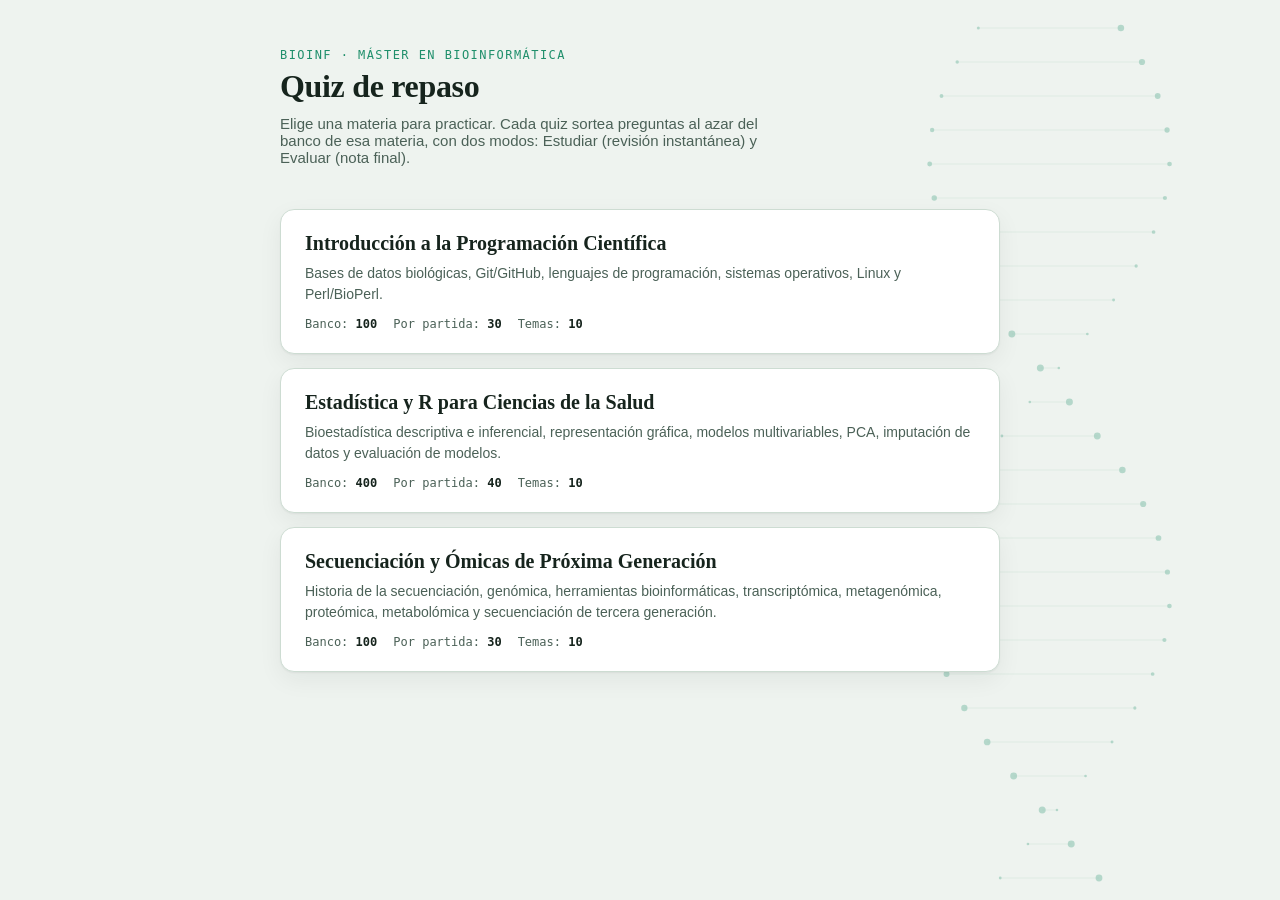
==== commit dada2a26: "Update meta description in index.html for clarity and add new PDF file for sequencing document" ====
--- a/index.html
+++ b/index.html
@@ -3,7 +3,7 @@
 <head>
 <meta charset="UTF-8">
 <meta name="viewport" content="width=device-width, initial-scale=1">
-<meta name="description" content="Quizzes de repaso del Máster en Bioinformática: elige una materia y practica con preguntas aleatorias en modo Estudiar o Evaluar.">
+<meta name="description" content="Quizzes de repaso del Máster en Bioinformática: elige una materia y practica con preguntas aleatorias en modo Estudiar o Evaluar para preparar el examen final.">
 <title>Quiz BIOINF — Módulos</title>
 <link rel="stylesheet" href="assets/quiz.css">
 </head>
--- a/assets/quiz.css
+++ b/assets/quiz.css
@@ -159,6 +159,13 @@
   }
   .q-text{ font-size: 19px; line-height: 1.45; font-weight: 600; margin: 0 0 20px; text-wrap: balance; }
 
+  .q-img-wrap{ margin: 0 0 20px; }
+  .q-img{
+    display:block; max-width: 100%; height: auto; margin: 0 auto;
+    border: 1px solid var(--border); border-radius: 10px; background: #fff;
+  }
+  .q-img.rev{ margin: 10px 0; max-width: 420px; }
+
   .options{ display:flex; flex-direction: column; gap: 10px; }
   .opt{
     display:flex; align-items:flex-start; gap: 12px;
